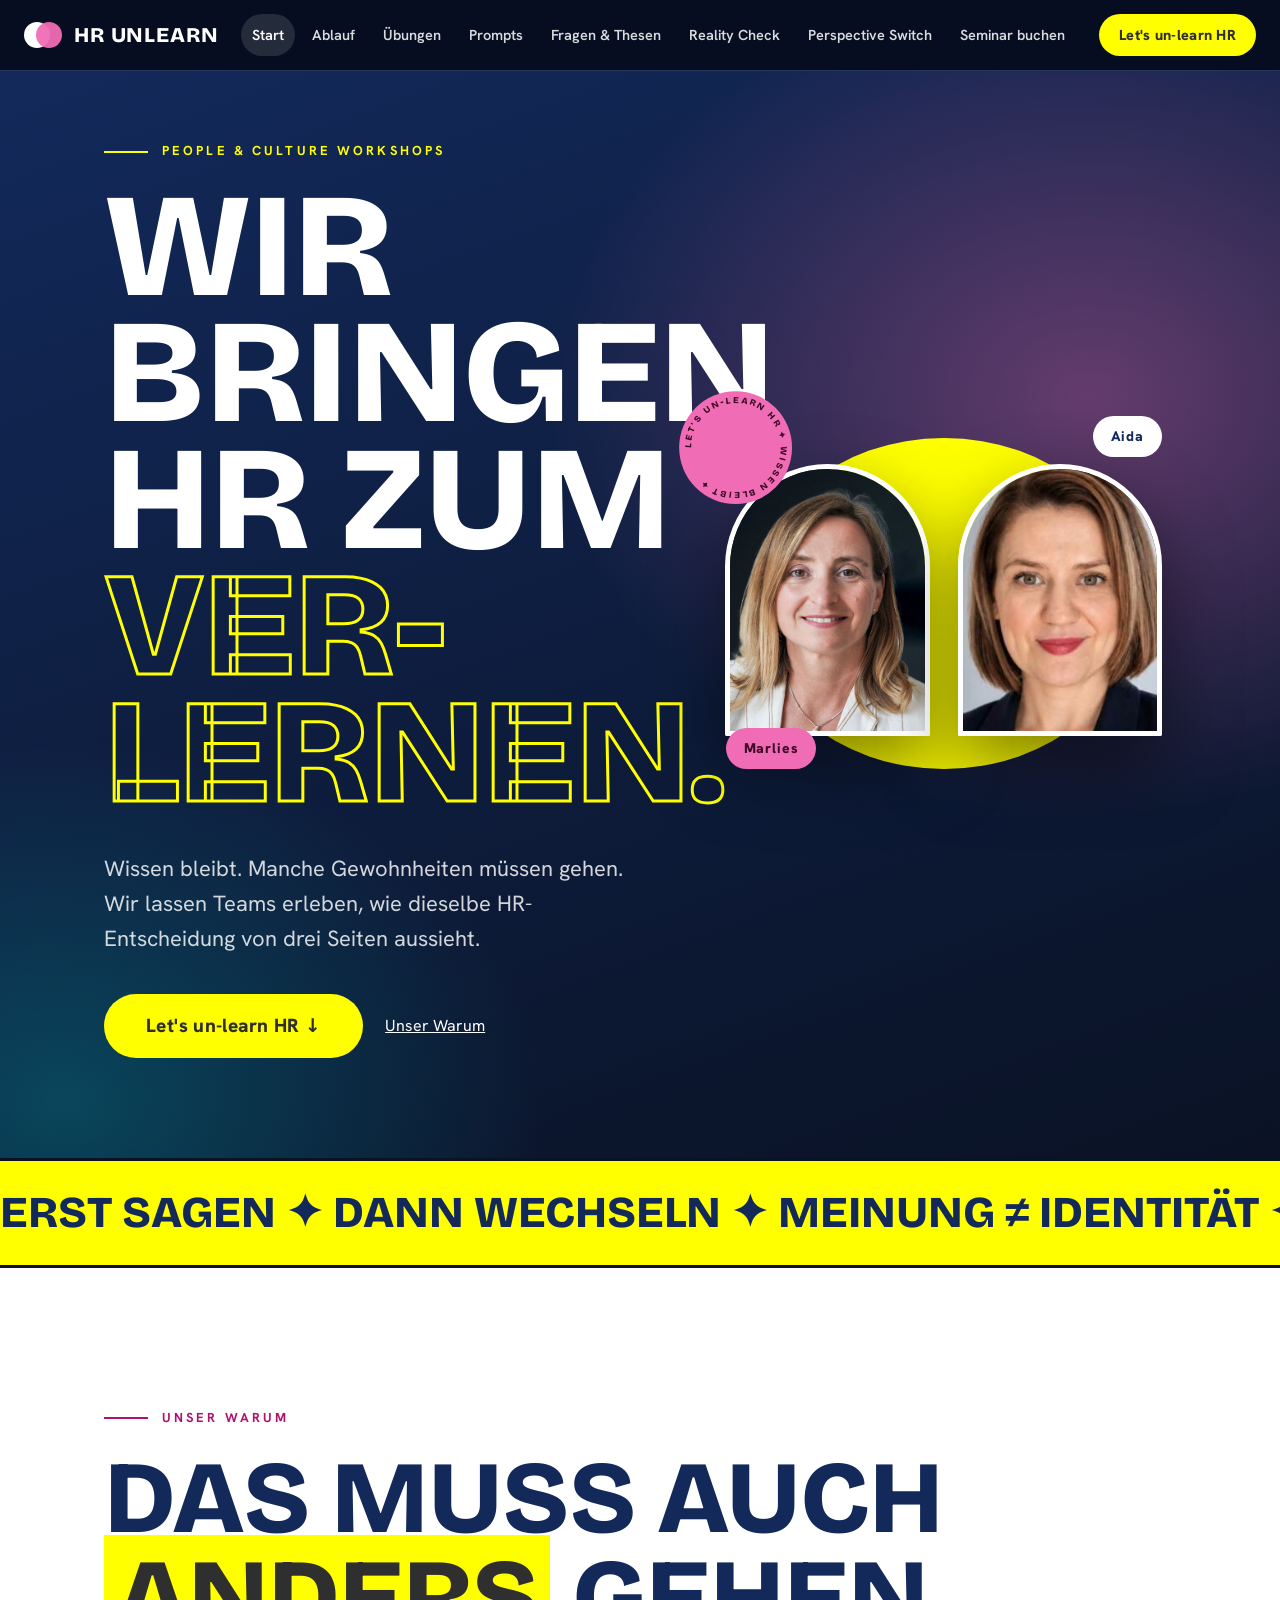
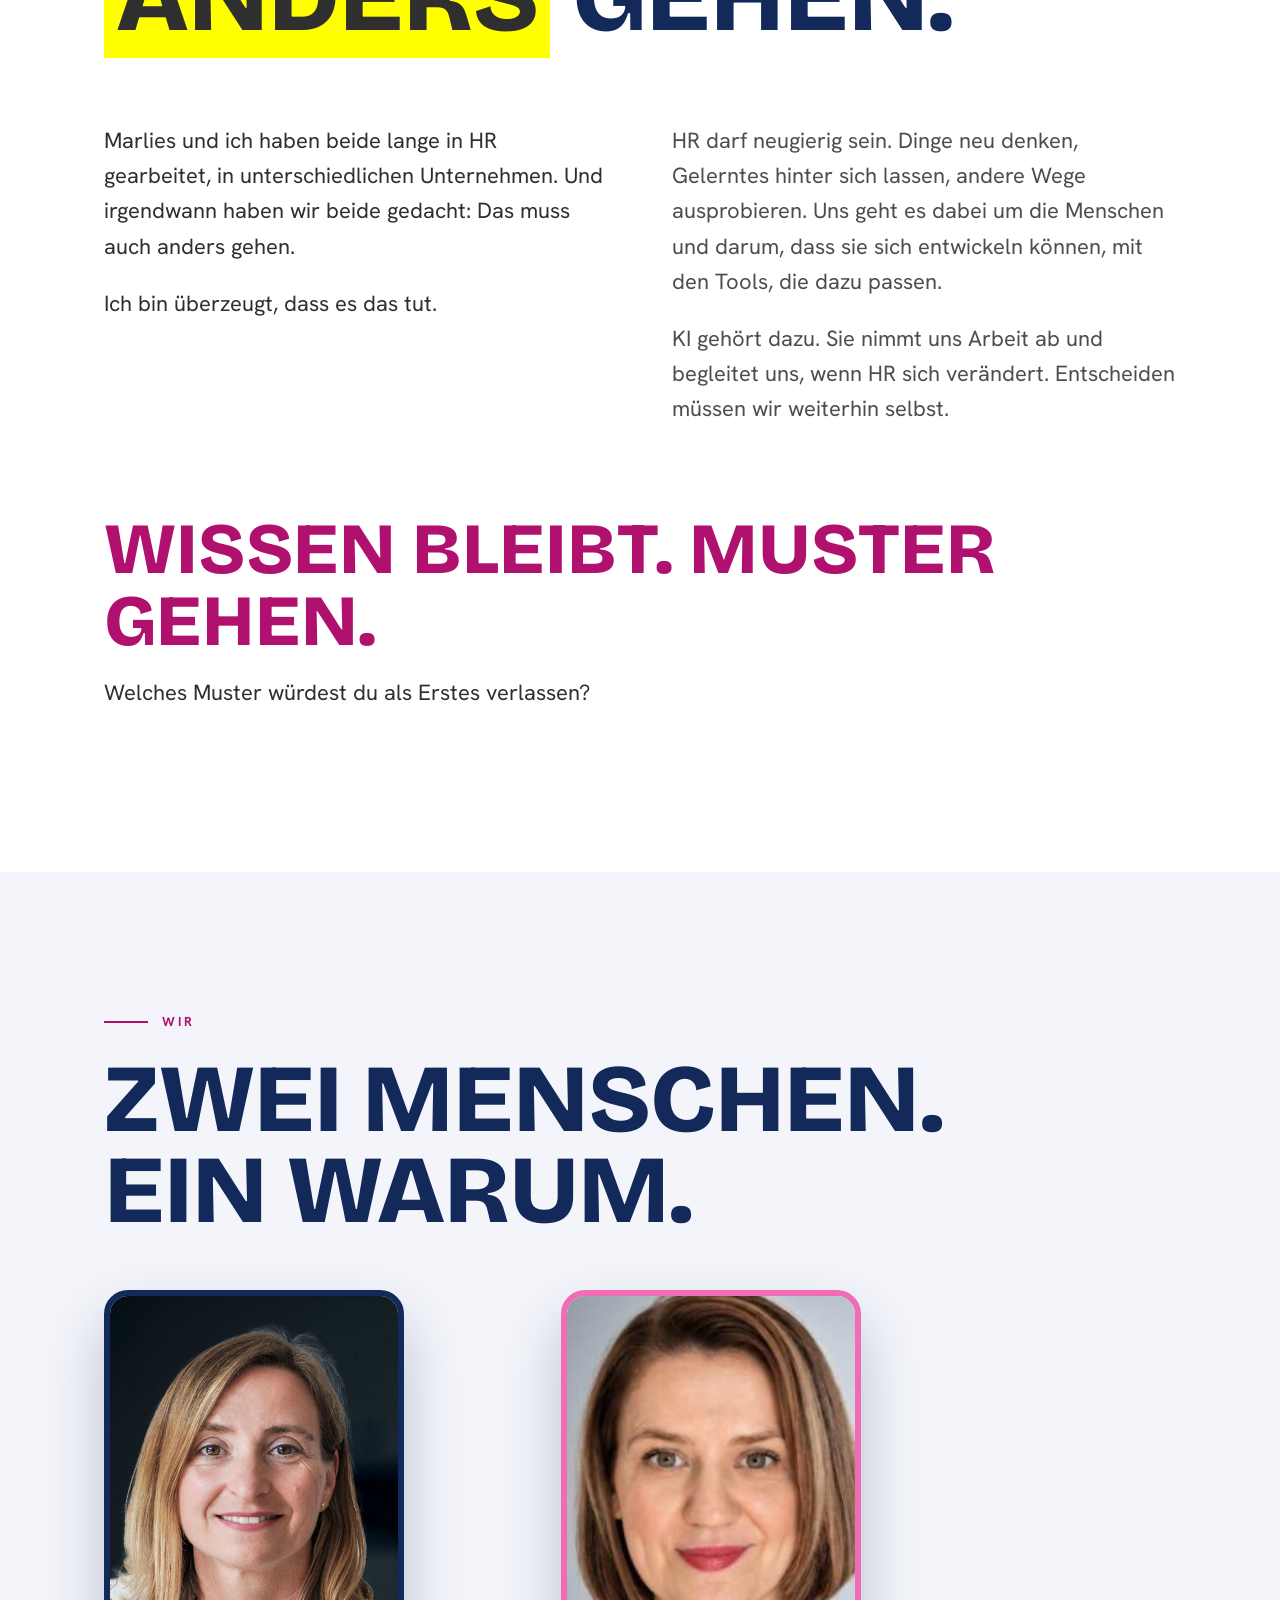
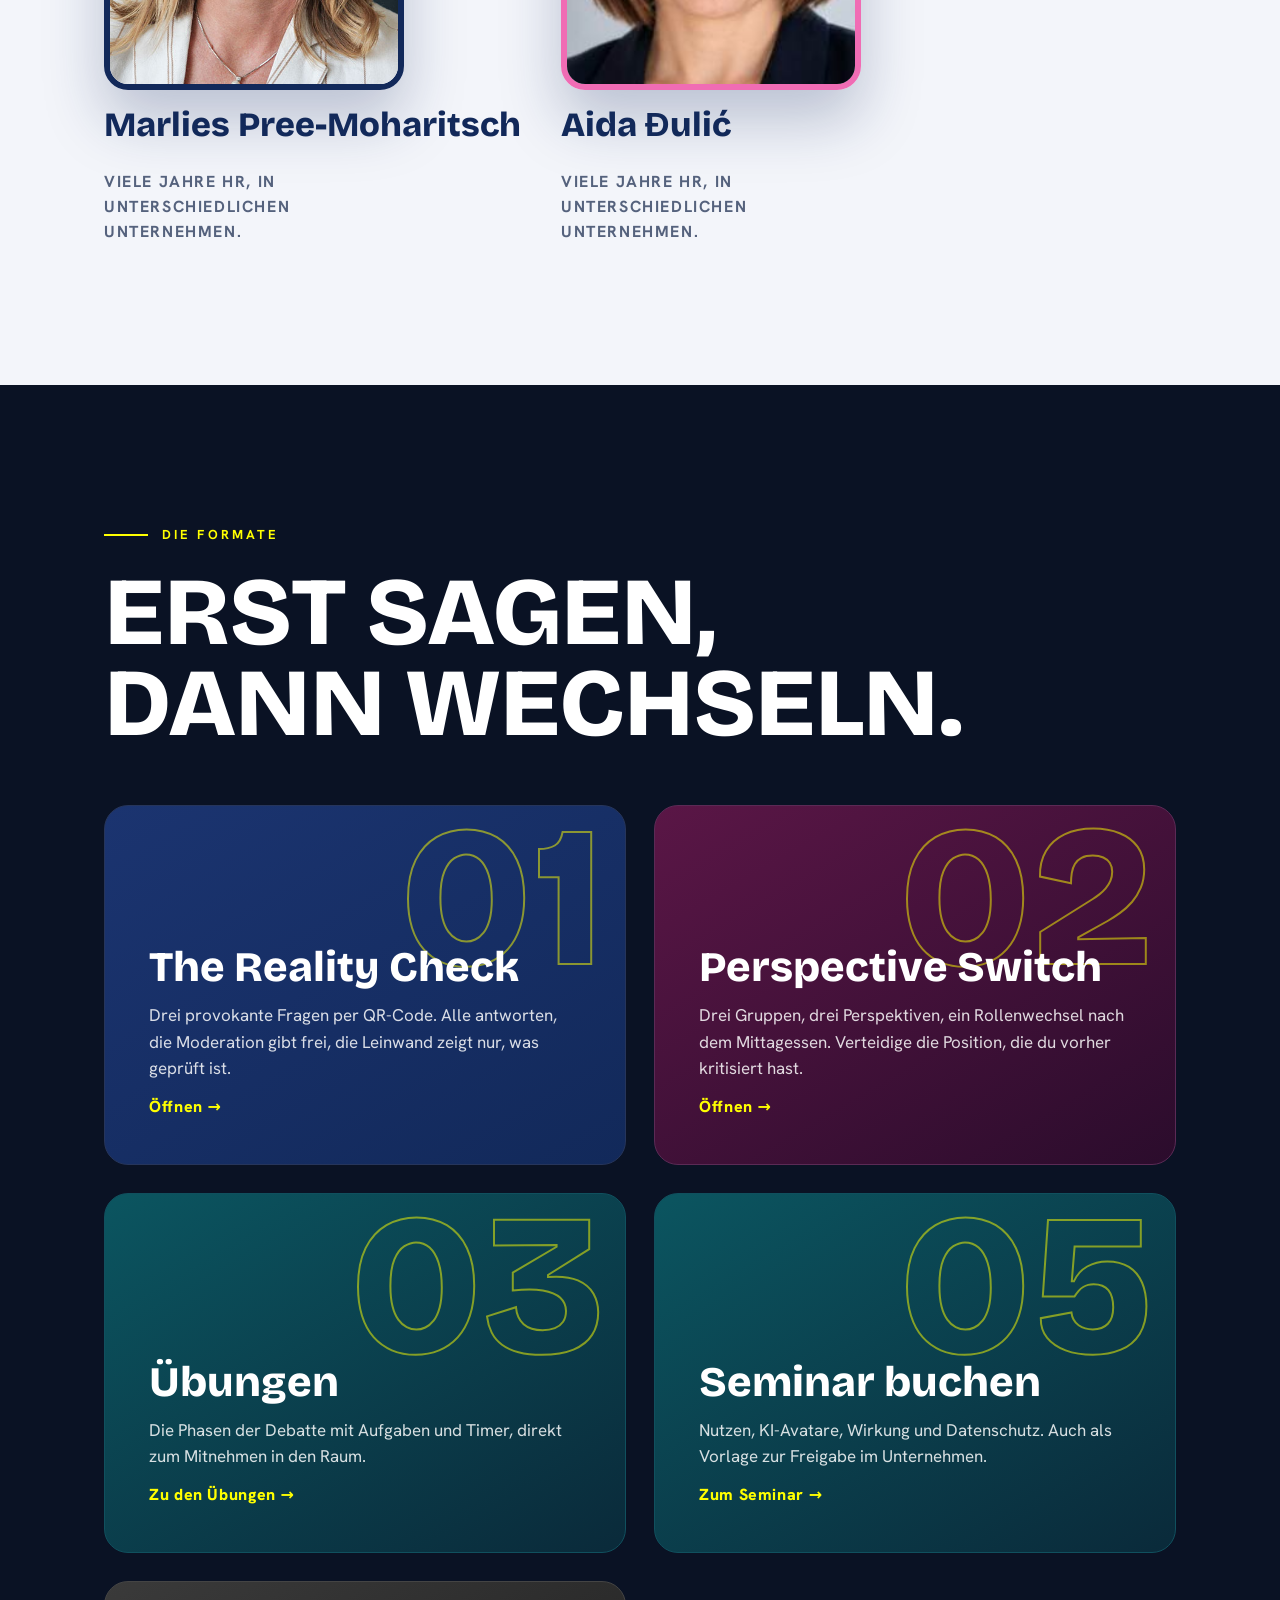
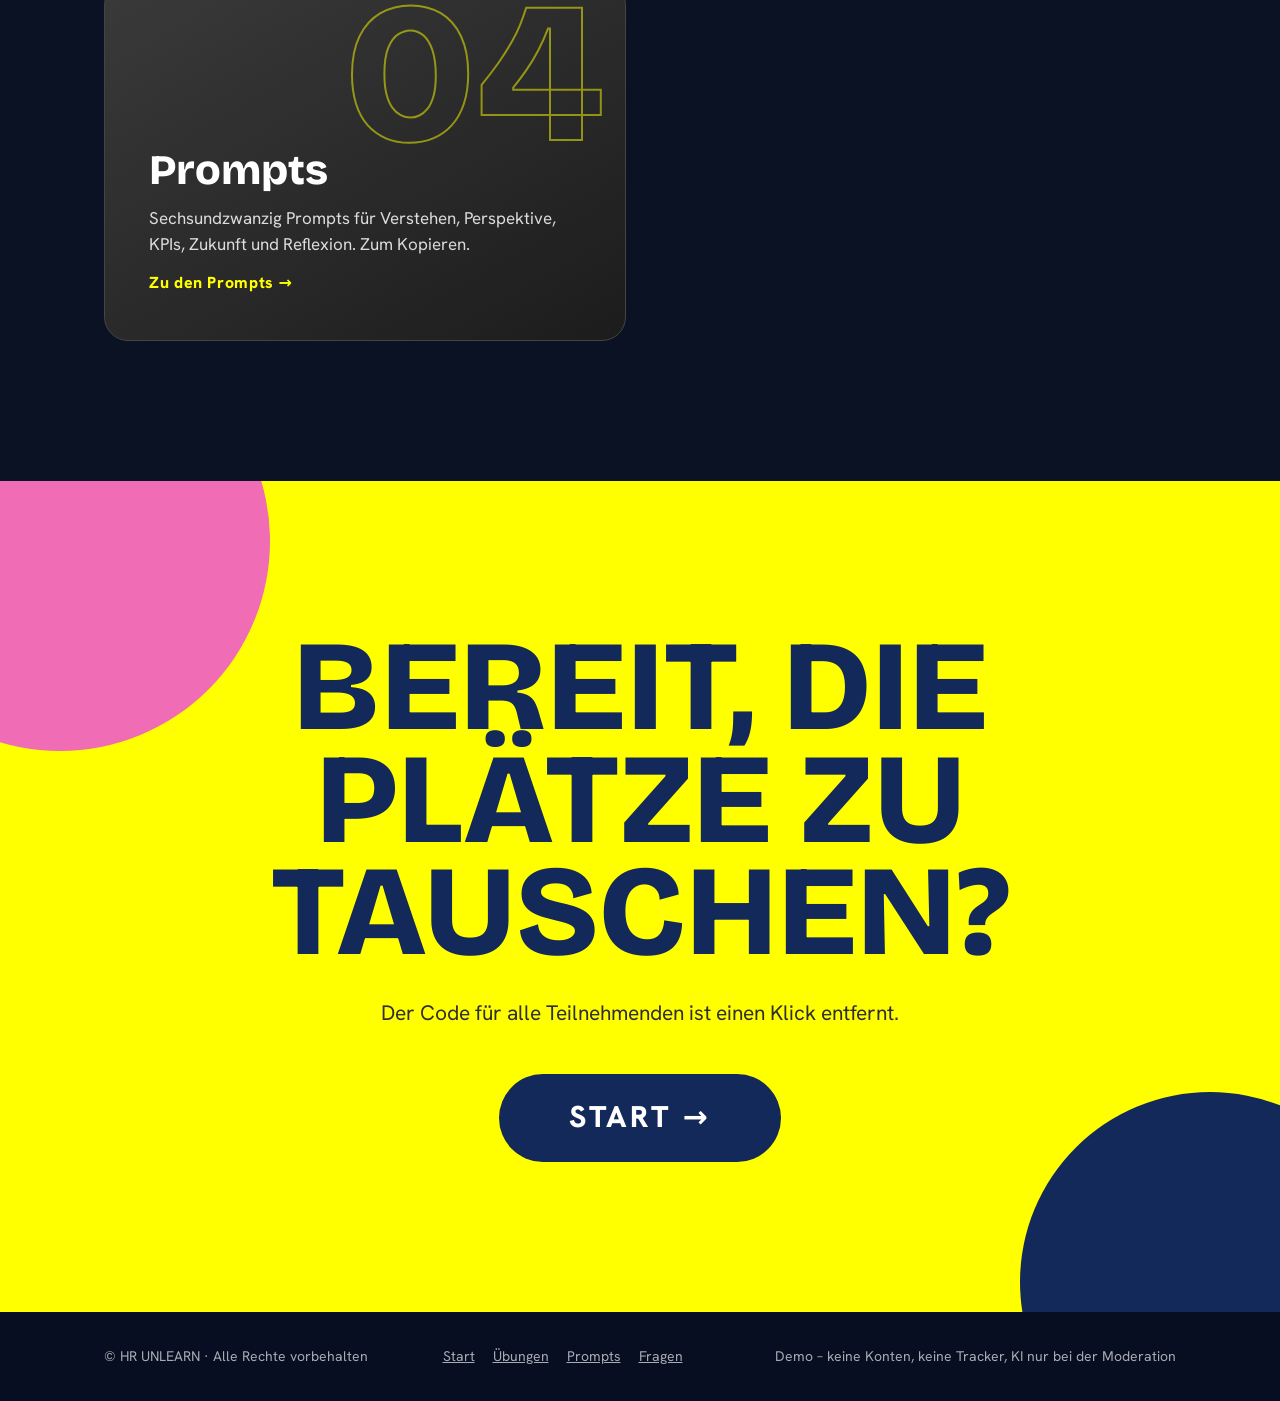
==== index.html @ 0219e851 "Add files via upload" ====
<!doctype html>
<html lang="de"><head><meta charset="utf-8"><meta name="viewport" content="width=device-width,initial-scale=1">
<title>HR UNLEARN – Let&#x27;s un-learn HR</title><meta name="description" content="Workshop-Reihe für People &amp; Culture: Reality Check und Perspective Switch.">
<meta name="theme-color" content="#070e22"><link rel="stylesheet" href="site.css"></head><body>
<a class="skip" href="#main">Zum Inhalt</a>
<header class="hdr"><div class="wrap in"><a class="brand" href="index.html"><span class="mark" aria-hidden="true"><i></i><i></i></span>HR UNLEARN</a>
<nav class="nav" aria-label="Hauptmenü"><a href="index.html" aria-current="page">Start</a><a href="roadmap.html">Ablauf</a><a href="uebungen.html">Übungen</a><a href="prompts.html">Prompts</a><a href="fragen.html">Fragen & Thesen</a><a href="reality-check.html">Reality Check</a><a href="perspective-switch.html">Perspective Switch</a><a href="buchen.html">Seminar buchen</a></nav><a class="btn" href="#start">Let's un-learn HR</a></div></header>

<main id="main">
<section class="hero"><div class="wrap grid"><div>
<p class="eyebrow">People &amp; Culture Workshops</p>
<h1 class="big">Wir<br>bringen<br>HR zum<br><span class="outline">Ver&shy;lernen.</span></h1>
<p class="lead">Wissen bleibt. Manche Gewohnheiten müssen gehen. Wir lassen Teams erleben, wie dieselbe HR-Entscheidung von drei Seiten aussieht.</p>
<div class="cta-row"><a class="btn lg" href="#start">Let's un-learn HR ↓</a><a href="#warum">Unser Warum</a></div></div>
<div class="photos"><div class="disc"></div>
<div class="arch a"><img src="aida.png" alt="Aida Đulić" width="237" height="315"></div>
<div class="arch m"><img src="marlies.jpg" alt="Marlies" width="640" height="640" style="object-position:50% 20%"></div>
<span class="tag a">Aida</span><span class="tag m">Marlies</span><svg class="seal" viewBox="0 0 200 200" aria-hidden="true"><defs><path id="ring" d="M100,100 m-78,0 a78,78 0 1,1 156,0 a78,78 0 1,1 -156,0"/></defs><circle cx="100" cy="100" r="98" fill="#f06cb4"/><text font-family="Bricolage Grotesque,sans-serif" font-weight="800" font-size="15.5" letter-spacing="3.4" fill="#3a0624"><textPath href="#ring">LET'S UN-LEARN HR ✦ WISSEN BLEIBT ✦</textPath></text></svg></div></div></section>
<div class="mq" aria-hidden="true"><div><span>Erst sagen ✦ dann wechseln ✦ Meinung ≠ Identität ✦ Plätze tauschen ✦ Wissen bleibt ✦ Erst sagen ✦ dann wechseln ✦ Meinung ≠ Identität ✦ Plätze tauschen ✦ Wissen bleibt ✦ </span><span>Erst sagen ✦ dann wechseln ✦ Meinung ≠ Identität ✦ Plätze tauschen ✦ Wissen bleibt ✦ Erst sagen ✦ dann wechseln ✦ Meinung ≠ Identität ✦ Plätze tauschen ✦ Wissen bleibt ✦ </span></div></div>
<section class="sec light why" id="warum"><div class="wrap"><p class="eyebrow">Unser Warum</p>
<h2 class="big">Das muss auch <span class="mark-y">anders</span> gehen.</h2>
<div class="two"><div><p class="lead">Marlies und ich haben beide lange in HR gearbeitet, in unterschiedlichen Unternehmen. Und irgendwann haben wir beide gedacht: Das muss auch anders gehen.</p>
<p class="lead">Ich bin überzeugt, dass es das tut.</p></div>
<div><p class="lead" style="opacity:.85">HR darf neugierig sein. Dinge neu denken, Gelerntes hinter sich lassen, andere Wege ausprobieren. Uns geht es dabei um die Menschen und darum, dass sie sich entwickeln können, mit den Tools, die dazu passen.</p>
<p class="lead" style="opacity:.85">KI gehört dazu. Sie nimmt uns Arbeit ab und begleitet uns, wenn HR sich verändert. Entscheiden müssen wir weiterhin selbst.</p></div></div>
<p class="refrain">Wissen bleibt. Muster gehen.</p><p class="lead" style="margin-top:18px">Welches Muster würdest du als Erstes verlassen?</p></div></section>
<section class="sec soft wir" id="wir"><div class="wrap"><p class="eyebrow">Wir</p><h2 class="big">Zwei Menschen.<br>Ein Warum.</h2>
<div class="pair"><div class="person"><div class="ph"><img src="marlies.jpg" alt="Marlies" style="object-position:50% 20%" width="640" height="640"></div><h3>Marlies Pree-Moharitsch</h3><p class="wl">Viele Jahre HR, in unterschiedlichen Unternehmen.</p></div>
<div class="person"><div class="ph"><img src="aida.png" alt="Aida Đulić" width="237" height="315"></div><h3>Aida Đulić</h3><p class="wl">Viele Jahre HR, in unterschiedlichen Unternehmen.</p></div></div></div></section>
<section class="sec dark" id="formate"><div class="wrap"><p class="eyebrow">Die Formate</p><h2 class="big" style="font-size:clamp(40px,8vw,96px)">Erst sagen,<br>dann wechseln.</h2>
<div class="cards">
<a class="card" href="reality-check.html"><span class="n" aria-hidden="true">01</span><h3>The Reality Check</h3><p>Drei provokante Fragen per QR-Code. Alle antworten, die Moderation gibt frei, die Leinwand zeigt nur, was geprüft ist.</p><span class="go">Öffnen →</span></a>
<a class="card p" href="perspective-switch.html"><span class="n" aria-hidden="true">02</span><h3>Perspective Switch</h3><p>Drei Gruppen, drei Perspektiven, ein Rollenwechsel nach dem Mittagessen. Verteidige die Position, die du vorher kritisiert hast.</p><span class="go">Öffnen →</span></a>
<a class="card t" href="uebungen.html"><span class="n" aria-hidden="true">03</span><h3>Übungen</h3><p>Die Phasen der Debatte mit Aufgaben und Timer, direkt zum Mitnehmen in den Raum.</p><span class="go">Zu den Übungen →</span></a>
<a class="card t" href="buchen.html"><span class="n" aria-hidden="true">05</span><h3>Seminar buchen</h3><p>Nutzen, KI-Avatare, Wirkung und Datenschutz. Auch als Vorlage zur Freigabe im Unternehmen.</p><span class="go">Zum Seminar →</span></a>
<a class="card g" href="prompts.html"><span class="n" aria-hidden="true">04</span><h3>Prompts</h3><p>Sechsundzwanzig Prompts für Verstehen, Perspektive, KPIs, Zukunft und Reflexion. Zum Kopieren.</p><span class="go">Zu den Prompts →</span></a>
</div></div></section>
<section class="final" id="start"><div class="wrap"><h2 class="big">Bereit, die Plätze zu tauschen?</h2><p>Der Code für alle Teilnehmenden ist einen Klick entfernt.</p>
<a class="btn start" href="qr.html">START →</a></div></section>
</main>
<footer class="ftr"><div class="wrap in"><span>© HR UNLEARN · Alle Rechte vorbehalten</span>
<span><a href="index.html">Start</a><a href="uebungen.html">Übungen</a><a href="prompts.html">Prompts</a><a href="fragen.html">Fragen</a></span>
<span>Demo – keine Konten, keine Tracker, KI nur bei der Moderation</span></div></footer>
<script src="site.js"></script></body></html>
---- site.css ----
@font-face{font-family:"Bricolage Grotesque";font-weight:200 800;font-display:swap;src:url([data-uri]) format("woff2")}
@font-face{font-family:"Hanken Grotesk";font-weight:100 900;font-display:swap;src:url([data-uri]) format("woff2")}
:root{--navy:#12295a;--deep:#0a1224;--night:#070e22;--ink:#2f2f2f;--yellow:#ffff00;--mag:#f06cb4;--magd:#b0116f;--teal:#00adb5;--soft:#f3f5fa;--line:#26355b;--wrap:1200px}
*{box-sizing:border-box}
html{scroll-behavior:smooth}
body{margin:0;background:var(--night);color:#fff;font-family:"Hanken Grotesk","Segoe UI",system-ui,sans-serif;line-height:1.55;-webkit-font-smoothing:antialiased}
img{max-width:100%;display:block}
a{color:inherit}
h1,h2,h3{font-family:"Bricolage Grotesque","Segoe UI",sans-serif;font-weight:800;margin:0;line-height:.95}
.wrap{max-width:var(--wrap);margin:0 auto;padding:0 clamp(18px,5vw,72px)}
.skip{position:absolute;left:-999px;top:8px;background:var(--yellow);color:var(--ink);padding:10px 16px;border-radius:8px;z-index:99;font-weight:700}
.skip:focus{left:8px}
:focus-visible{outline:3px solid var(--mag);outline-offset:3px}
/* Header */
.hdr{position:sticky;top:0;z-index:50;background:rgba(7,14,34,.88);backdrop-filter:blur(12px);border-bottom:1px solid var(--line)}
.hdr .in{display:flex;align-items:center;justify-content:space-between;gap:20px;padding-block:14px;flex-wrap:wrap}
.brand{display:flex;align-items:center;gap:12px;text-decoration:none;font-family:"Bricolage Grotesque",sans-serif;font-weight:800;font-size:21px;letter-spacing:.04em}
.mark{position:relative;width:38px;height:26px;flex:none}
.mark i{position:absolute;top:0;width:26px;height:26px;border-radius:50%}
.mark i:first-child{left:0;background:#fff}.mark i:last-child{left:12px;background:var(--mag);opacity:.95}
.nav{display:flex;gap:6px;font-size:15px;font-weight:600;flex-wrap:wrap}
.nav a{text-decoration:none;padding:10px 14px;border-radius:99px;color:rgba(255,255,255,.85)}
.nav a:hover{color:var(--yellow)}
.nav a[aria-current=page]{background:rgba(255,255,255,.12);color:#fff}
.btn{display:inline-flex;align-items:center;justify-content:center;gap:10px;min-height:48px;padding:0 28px;border-radius:99px;background:var(--yellow);color:var(--ink);font-weight:800;font-size:16px;letter-spacing:.02em;text-decoration:none;border:0;cursor:pointer;font-family:inherit;transition:transform .25s,background .25s,box-shadow .25s}
.btn:hover{background:#fff566;transform:translateY(-3px);box-shadow:0 14px 30px rgba(255,255,0,.3)}
.btn.lg{min-height:64px;padding:0 42px;font-size:19px}
.btn.navy{background:var(--navy);color:#fff}.btn.navy:hover{background:#1b3470;box-shadow:0 14px 30px rgba(18,41,90,.4)}
.btn.ghost{background:transparent;color:#fff;border:2px solid rgba(255,255,255,.5)}.btn.ghost:hover{background:rgba(255,255,255,.1);box-shadow:none}
@media(max-width:860px){.hdr .btn{display:none}.nav{width:100%;overflow-x:auto;flex-wrap:nowrap}.nav a{white-space:nowrap}}
/* Bits */
.eyebrow{display:flex;align-items:center;gap:14px;margin:0 0 22px;font-size:13px;font-weight:700;letter-spacing:.24em;text-transform:uppercase;color:var(--yellow)}
.eyebrow:before{content:"";width:44px;height:2px;background:currentColor}
.light .eyebrow,.soft .eyebrow{color:var(--magd)}
.big{font-stretch:75%;text-transform:uppercase;letter-spacing:-.01em}
.sec{padding:clamp(70px,11vw,140px) 0}
.light{background:#fff;color:var(--ink)}.soft{background:var(--soft);color:var(--ink)}.dark{background:var(--deep)}
.light h2,.soft h2{color:var(--navy)}
.lead{font-size:clamp(18px,2vw,22px);line-height:1.6}
/* Hero */
.hero{position:relative;overflow:hidden;padding:clamp(40px,6vw,70px) 0 clamp(60px,8vw,100px);background:radial-gradient(900px 700px at 85% 30%,rgba(240,108,180,.38),transparent 60%),radial-gradient(800px 600px at 5% 95%,rgba(0,173,181,.3),transparent 60%),linear-gradient(160deg,#12295a,#0a1224)}
.hero .grid{display:grid;grid-template-columns:1fr minmax(300px,520px);gap:40px;align-items:center}
.hero h1{font-size:clamp(54px,11.5vw,150px);line-height:.86}
.outline{color:transparent;-webkit-text-stroke:3px var(--yellow)}
.hero p.lead{max-width:520px;margin:34px 0 0;color:rgba(255,255,255,.82)}
.cta-row{display:flex;flex-wrap:wrap;gap:22px;align-items:center;margin-top:38px}
.photos{position:relative;display:flex;gap:clamp(12px,2.5vw,28px);justify-content:center;align-items:flex-end;padding:clamp(20px,4vw,48px) 0}
.photos .disc{position:absolute;left:8%;right:8%;top:6%;bottom:4%;border-radius:50%;background:var(--yellow)}
.arch{position:relative;flex:0 0 44%;width:44%;max-width:300px;aspect-ratio:3/4;border-radius:999px 999px 18px 18px;overflow:hidden;border:5px solid #fff;box-shadow:0 30px 70px rgba(0,0,0,.5)}
.arch img{width:100%;height:100%;object-fit:cover}


.tag{position:absolute;z-index:4;font-weight:800;font-size:14px;letter-spacing:.06em;padding:10px 18px;border-radius:99px}
.tag.m{left:14px;bottom:4%;background:var(--mag);color:#3a0624}.tag.a{right:14px;top:0;background:#fff;color:var(--navy)}
.seal{position:absolute;right:-6px;bottom:6%;z-index:4;width:clamp(110px,14vw,170px);animation:spin 22s linear infinite}
@keyframes fl{0%,100%{translate:0 0}50%{translate:0 -16px}}@keyframes spin{to{transform:rotate(360deg)}}
@media(max-width:900px){.hero .grid{grid-template-columns:1fr}.photos{max-width:480px;margin:10px auto 0;width:100%}}
/* Marquee */
.mq{background:var(--yellow);color:var(--navy);overflow:hidden;padding:18px 0;border-block:3px solid var(--deep)}
.mq div{display:flex;width:max-content;animation:mq 30s linear infinite;font-family:"Bricolage Grotesque",sans-serif;font-weight:800;font-stretch:75%;font-size:clamp(22px,4vw,44px);text-transform:uppercase;white-space:nowrap}
.mq span{padding-right:36px}
@keyframes mq{to{transform:translateX(-50%)}}
/* Warum */
.why h2{font-size:clamp(40px,8vw,108px);line-height:.95;max-width:1100px}
.mark-y{background:var(--yellow);color:var(--ink);padding:0 12px}
.two{display:grid;grid-template-columns:1fr 1fr;gap:clamp(24px,5vw,64px);margin-top:56px;max-width:1100px}
.stats{display:grid;grid-template-columns:repeat(3,1fr);gap:24px;margin-top:70px}
.stat{border-top:6px solid var(--mag);padding-top:20px}.stat:nth-child(2){border-color:var(--teal)}.stat:nth-child(3){border-color:var(--yellow)}
.stat b{display:block;font-family:"Bricolage Grotesque",sans-serif;font-size:clamp(64px,9vw,110px);line-height:.9;color:var(--navy)}
@media(max-width:780px){.two,.stats{grid-template-columns:1fr}}
/* Wir */
.wir h2{font-size:clamp(40px,8vw,96px)}
.pair{display:flex;flex-wrap:wrap;gap:40px;margin-top:54px}
.person{display:flex;flex-direction:column;gap:18px}
.person .ph{width:min(300px,80vw);aspect-ratio:3/4;border-radius:24px;overflow:hidden;box-shadow:0 30px 60px rgba(18,41,90,.25);border:6px solid var(--navy)}
.person:nth-child(2) .ph{border-color:var(--mag)}
.person .ph img{width:100%;height:100%;object-fit:cover}
.person h3{font-size:34px;color:var(--navy);line-height:1}
.person p{margin:0;color:var(--magd);font-weight:700;letter-spacing:.1em;text-transform:uppercase;font-size:13px}
/* Cards */
.cards{display:grid;grid-template-columns:repeat(auto-fit,minmax(min(100%,340px),1fr));gap:28px;margin-top:56px}
.card{position:relative;overflow:hidden;display:flex;flex-direction:column;justify-content:flex-end;gap:14px;min-height:360px;padding:clamp(26px,4vw,44px);border-radius:24px;text-decoration:none;color:#fff;border:1px solid var(--line);background:linear-gradient(150deg,#1b3470,#12295a);transition:transform .35s,box-shadow .35s}
.card:hover{transform:translateY(-8px);box-shadow:0 30px 60px rgba(0,0,0,.4)}
.card.p{background:linear-gradient(150deg,#5a1646,#2b0c2c);border-color:#5b2a55}
.card.t{background:linear-gradient(150deg,#0b5560,#0a2a3a);border-color:#10505e}
.card.g{background:linear-gradient(150deg,#3a3a3a,#1c1c1c);border-color:#444}
.card .n{position:absolute;right:20px;top:-8px;font-family:"Bricolage Grotesque",sans-serif;font-weight:800;font-size:200px;line-height:1;color:transparent;-webkit-text-stroke:2px rgba(255,255,0,.5);pointer-events:none}
.card h3{position:relative;font-size:clamp(30px,4vw,42px);line-height:1}
.card p{position:relative;margin:0;font-size:17px;color:rgba(255,255,255,.84);max-width:460px}
.card .go{position:relative;font-weight:800;color:var(--yellow);letter-spacing:.04em}
/* CTA */
.final{position:relative;overflow:hidden;background:var(--yellow);color:var(--navy);text-align:center;padding:clamp(80px,12vw,150px) 0}
.final:before,.final:after{content:"";position:absolute;border-radius:50%}
.final:before{left:-150px;top:-150px;width:420px;height:420px;background:var(--mag)}
.final:after{right:-120px;bottom:-160px;width:380px;height:380px;background:var(--navy)}
.final .wrap{position:relative;z-index:2}
.final h2{font-size:clamp(46px,10vw,140px);line-height:.88;max-width:1100px;margin:0 auto}
.final p{margin:28px 0 0;font-size:clamp(18px,2vw,21px);color:var(--ink)}
.start{margin-top:44px;min-height:88px;padding:0 70px;font-size:clamp(22px,3vw,30px);letter-spacing:.1em;background:var(--navy);color:#fff;animation:pulse 2.4s ease-out infinite}
.start:hover{background:#1b3470;box-shadow:none}
@keyframes pulse{0%{box-shadow:0 0 0 0 rgba(18,41,90,.55)}100%{box-shadow:0 0 0 36px rgba(18,41,90,0)}}
/* Footer */
.ftr{background:var(--night);padding:34px 0;font-size:14px;color:rgba(255,255,255,.65)}
.ftr .in{display:flex;flex-wrap:wrap;gap:12px 40px;justify-content:space-between}
.ftr a{margin-right:18px}
/* Subpage head */
.phead{padding:clamp(48px,8vw,100px) 0 clamp(40px,6vw,70px);background:radial-gradient(700px 500px at 90% 0,rgba(240,108,180,.3),transparent 60%),linear-gradient(160deg,#12295a,#0a1224)}
.phead h1{font-size:clamp(40px,7vw,96px);line-height:.9;max-width:1000px}
.phead p{max-width:640px;margin:26px 0 0;font-size:clamp(18px,2vw,21px);color:rgba(255,255,255,.82)}
/* Prompts */
.chips{display:flex;flex-wrap:wrap;gap:10px;margin:0 0 34px}
.chip{font:inherit;font-weight:700;font-size:15px;padding:10px 20px;border-radius:99px;border:2px solid var(--navy);background:#fff;color:var(--navy);cursor:pointer}
.chip[aria-pressed=true]{background:var(--navy);color:#fff}
.plist{display:grid;gap:18px;grid-template-columns:repeat(auto-fill,minmax(min(100%,420px),1fr))}
.pc{background:#fff;border-radius:20px;padding:26px;display:flex;flex-direction:column;gap:14px;border-top:6px solid var(--mag);box-shadow:0 10px 30px rgba(18,41,90,.08)}
.pc[data-k=these]{border-color:var(--teal)}.pc[data-k=rolle]{border-color:var(--yellow)}.pc[data-k=reflexion]{border-color:var(--navy)}
.pc small{font-weight:800;letter-spacing:.16em;text-transform:uppercase;font-size:12px;color:var(--magd)}
.pc p{margin:0;font-size:19px;line-height:1.45;color:var(--ink);font-weight:500}
.pc .row{display:flex;justify-content:space-between;align-items:center;gap:12px;margin-top:auto}
.pc .src{font-size:13px;color:#55627d}
.copy{font:inherit;font-weight:700;font-size:14px;padding:8px 16px;border-radius:99px;border:2px solid var(--navy);background:transparent;color:var(--navy);cursor:pointer}
.copy:hover{background:var(--navy);color:#fff}
/* Übungen */
.ex{display:grid;gap:22px}
.exc{background:#fff;color:var(--ink);border-radius:24px;overflow:hidden;box-shadow:0 10px 30px rgba(18,41,90,.08)}
.exc>summary{list-style:none;cursor:pointer;display:flex;align-items:center;gap:20px;padding:26px clamp(20px,3vw,34px)}
.exc>summary::-webkit-details-marker{display:none}
.exc .num{flex:none;width:56px;height:56px;border-radius:50%;background:var(--navy);color:#fff;display:grid;place-items:center;font-family:"Bricolage Grotesque",sans-serif;font-weight:800;font-size:24px}
.exc h3{font-size:clamp(24px,3vw,32px);color:var(--navy);line-height:1.05}
.exc .min{margin-left:auto;font-weight:800;color:var(--magd);white-space:nowrap}
.exc .body{padding:0 clamp(20px,3vw,34px) 30px;border-top:1px solid #e3e7f0;padding-top:24px;display:grid;gap:18px}
.exc .body p{margin:0;font-size:18px}
.exc ol,.exc ul{margin:0;padding-left:22px;font-size:17px;display:grid;gap:6px}
.timer{display:flex;align-items:center;gap:16px;flex-wrap:wrap;background:var(--soft);border-radius:16px;padding:16px 20px}
.timer output{font-family:"IBM Plex Mono",ui-monospace,monospace;font-weight:700;font-size:34px;color:var(--navy);min-width:110px}
.timer button{font:inherit;font-weight:700;padding:10px 20px;border-radius:99px;border:2px solid var(--navy);background:var(--navy);color:#fff;cursor:pointer}
.timer button.s{background:transparent;color:var(--navy)}
table.rot{border-collapse:collapse;width:100%;font-size:17px}
table.rot th,table.rot td{padding:14px 16px;text-align:left;border-bottom:1px solid #e3e7f0}
table.rot th{font-size:13px;letter-spacing:.14em;text-transform:uppercase;color:var(--magd)}
/* QR */
.qrp{min-height:calc(100vh - 70px);background:radial-gradient(800px 600px at 10% 100%,rgba(240,108,180,.3),transparent 60%),var(--navy);display:flex;align-items:center;padding:60px 0}
.qrg{display:grid;grid-template-columns:1fr minmax(280px,500px);gap:clamp(30px,6vw,80px);align-items:center}
.qrp h1{font-size:clamp(44px,8vw,100px);line-height:.92}
.steps{list-style:none;padding:0;margin:34px 0 0;display:grid;gap:14px;font-size:clamp(18px,2vw,22px)}
.steps li{display:flex;gap:16px;align-items:center}
.steps b{flex:none;width:40px;height:40px;border-radius:50%;background:var(--yellow);color:var(--ink);display:grid;place-items:center}
.qrbox{background:#fff;border-radius:22px;padding:clamp(20px,3vw,36px);box-shadow:0 30px 80px rgba(0,0,0,.4);color:var(--ink)}
.qrbox svg{width:100%;height:auto;display:block}
.qrbox p{margin:18px 0 0;text-align:center;font-family:"IBM Plex Mono",ui-monospace,monospace;font-size:13px;word-break:break-all}
@media(max-width:860px){.qrg{grid-template-columns:1fr}}
@media(prefers-reduced-motion:reduce){*{animation:none!important;scroll-behavior:auto!important}}
[hidden]{display:none!important}
/* Prompts im Skill-Stil */
.plist{grid-template-columns:repeat(auto-fill,minmax(min(100%,460px),1fr))}
.pc{border-top-width:0;gap:12px}
.pc[data-k=verstehen]{border-left:6px solid var(--mag)}.pc[data-k=perspektive]{border-left:6px solid var(--teal)}.pc[data-k=vorbereitung]{border-left:6px solid var(--yellow)}.pc[data-k=reflexion]{border-left:6px solid var(--navy)}.pc[data-k=fragen]{border-left:6px solid #c9d0e0}
.cmd{align-self:flex-start;font-family:"IBM Plex Mono",ui-monospace,monospace;font-weight:700;font-size:15px;background:var(--navy);color:var(--yellow);padding:6px 12px;border-radius:8px}
.pc h3{font-size:26px;line-height:1.05;color:var(--navy)}
.pc .when,.pc .ok{margin:0;font-size:16px;font-weight:400;color:#34425f}
.pc .ok{color:var(--magd)}.pc .ok b,.pc .when b{color:var(--ink)}
pre.pr{margin:0;white-space:pre-wrap;word-wrap:break-word;font-family:"IBM Plex Mono",ui-monospace,Menlo,monospace;font-size:14.5px;line-height:1.6;background:#0a1224;color:#e8edf8;padding:18px;border-radius:14px}
.pc.q p.pr{font-family:inherit;font-size:19px;background:none;color:var(--ink);padding:0;font-weight:500}
.how{display:flex;flex-wrap:wrap;gap:18px 40px;margin-bottom:22px}
.how div{display:flex;align-items:center;gap:12px;font-weight:700;color:var(--navy)}
.how b{width:34px;height:34px;border-radius:50%;background:var(--yellow);color:var(--ink);display:grid;place-items:center}
.note{margin:0 0 30px;padding:14px 18px;background:#fff;border-radius:14px;border-left:6px solid var(--mag);font-size:15px;color:#34425f}
.plist{align-items:start}
.pc .tip{margin:0;font-size:15px;color:#55627d}.pc .tip b{color:var(--ink)}
.prin{background:#fff;border-radius:22px;padding:clamp(22px,4vw,40px);margin-bottom:34px;box-shadow:0 10px 30px rgba(18,41,90,.08)}
.prin h2{font-size:clamp(28px,4vw,44px);margin-bottom:18px}
.prin ol{margin:0;padding-left:22px;display:grid;gap:8px;font-size:17px;color:var(--ink)}
.prin p{margin:18px 0 0;font-size:16px;color:#34425f}
.prin code{background:var(--navy);color:var(--yellow);padding:2px 8px;border-radius:6px;font-size:14px}
.pc[data-k=kpi]{border-left:6px solid #ff9f1c}.pc[data-k=zukunft]{border-left:6px solid #7b5cff}
.qgrid{display:grid;grid-template-columns:repeat(auto-fit,minmax(min(100%,340px),1fr));gap:36px;margin-top:44px}
.qgrid h3{font-size:24px;color:var(--navy);margin-bottom:14px;line-height:1.1}
.qlist{list-style:none;margin:0;padding:0;display:grid;gap:10px}
.qrow{display:flex;justify-content:space-between;align-items:flex-start;gap:14px;padding:14px 16px;background:var(--soft);border-radius:14px}
.qrow .qt{margin:0;font-size:16.5px;line-height:1.45;color:var(--ink)}
.qrow .src{display:block;margin-top:4px;font-size:13px;color:#55627d}
.facts{display:grid;grid-template-columns:repeat(auto-fit,minmax(220px,1fr));gap:20px;margin:40px 0 0}
.facts div{border-top:6px solid var(--mag);padding-top:14px}.facts div:nth-child(even){border-color:var(--teal)}
.facts dt{font-size:13px;font-weight:800;letter-spacing:.16em;text-transform:uppercase;color:var(--magd)}.facts dd{margin:6px 0 0;font-size:20px;color:var(--ink)}
.fine{margin:28px 0 0;font-size:15px;color:#55627d}
.steps4{display:grid;grid-template-columns:repeat(auto-fit,minmax(230px,1fr));gap:22px;margin-top:40px}
.step{border:1px solid var(--line);border-radius:20px;padding:26px}.step b{font-family:"Bricolage Grotesque",sans-serif;font-size:40px;color:var(--mag);line-height:1}
.step h3{margin:12px 0 8px;font-size:22px;line-height:1.1}.step p{margin:0;font-size:16.5px;opacity:.85}
.steps4.lt .step{border-color:#d7ddec;background:var(--soft)}.steps4.lt .step b{font-size:22px;color:var(--magd)}.steps4.lt h3{color:var(--navy)}
.sub{margin:44px 0 10px;font-size:26px;color:var(--navy)}
.avtabs{display:flex;flex-wrap:wrap;gap:10px;margin:32px 0 20px}
.avt{font:inherit;font-weight:700;font-size:16px;min-height:46px;padding:0 22px;border-radius:99px;border:2px solid var(--navy);background:#fff;color:var(--navy);cursor:pointer}
.avt[aria-pressed=true]{background:var(--navy);color:#fff}
.avp{display:grid;grid-template-columns:repeat(auto-fit,minmax(290px,1fr));gap:22px}.avp[hidden]{display:none}
.avc{background:#fff;border-radius:22px;padding:28px;box-shadow:0 10px 30px rgba(18,41,90,.08);display:flex;flex-direction:column;gap:12px;color:var(--ink)}
.avh{display:flex;gap:14px;align-items:center}.avh b{display:block;font-size:22px;color:var(--navy)}.avh small{color:#55627d}
.avi{width:58px;height:58px;border-radius:50%;display:grid;place-items:center;font-family:"Bricolage Grotesque",sans-serif;font-weight:800;font-size:24px;color:#12295a;border:2px solid var(--navy)}
.avc p{margin:0}.k{display:block;font-size:12px;font-weight:800;letter-spacing:.16em;text-transform:uppercase;color:var(--magd);margin-top:6px}
.avq{font-size:19px;font-weight:700;color:var(--navy)}
.chat .b{padding:14px 18px;border-radius:18px;max-width:92%;font-size:16.5px}.chat .me{align-self:flex-end;background:#e6ebf6;border-bottom-right-radius:4px}.chat .ai{align-self:flex-start;color:#12295a;border-bottom-left-radius:4px;border:2px solid var(--navy)}
.rules{list-style:none;margin:36px 0 0;padding:0;display:grid;grid-template-columns:repeat(auto-fit,minmax(250px,1fr));gap:20px}
.rules li{border-left:5px solid var(--teal);padding-left:16px;font-size:16.5px}
.faqs{display:grid;gap:12px;margin-top:36px;max-width:900px}
.faq{background:#fff;border-radius:16px;padding:0 22px;box-shadow:0 6px 20px rgba(18,41,90,.07)}
.faq summary{cursor:pointer;min-height:56px;display:flex;align-items:center;font-weight:700;font-size:19px;color:var(--navy)}
.faq div{padding:0 0 20px;font-size:17px;color:var(--ink)}
.proof{display:grid;grid-template-columns:repeat(auto-fit,minmax(250px,1fr));gap:20px;margin-top:36px}
.proof p{margin:0;border:2px dashed var(--line);border-radius:20px;padding:24px;color:#aab3cc}
.final .fine{color:var(--ink)}
.arch{z-index:1}
.arch.m{order:1}.arch.a{order:2}
.ai{margin:18px 0 6px;padding:16px 18px;border-radius:16px;background:#f3f5fa;border-left:6px solid var(--teal)}
.ai p{margin:6px 0 10px}.ai code{background:var(--navy);color:var(--yellow);padding:2px 8px;border-radius:6px;font-size:14px}
.ai summary{cursor:pointer;font-weight:700;color:var(--navy);min-height:44px;display:flex;align-items:center}
.ai .row{display:flex;gap:12px;align-items:center;justify-content:space-between;flex-wrap:wrap;margin-top:8px}
.ai pre.pr{white-space:pre-wrap;font-size:14px;margin:8px 0}
.modes{display:grid;grid-template-columns:repeat(auto-fit,minmax(260px,1fr));gap:20px;margin-top:30px}
.modes div{border-top:6px solid var(--mag);padding-top:12px}.modes div:nth-child(2){border-color:var(--teal)}.modes div:nth-child(3){border-color:var(--yellow)}
.modes b{color:var(--navy);font-size:19px}.modes p{margin:6px 0 0;font-size:16.5px}
.hero .grid{grid-template-columns:minmax(0,1.1fr) minmax(340px,.9fr)}
.photos{width:100%}
.seal{left:-6px;right:auto;top:0;bottom:auto;width:clamp(90px,9vw,120px)}
.nav a{padding:10px 11px}.nav{font-size:14.5px}
.seal{left:-34px;top:-26px}
.hdr .wrap{padding-inline:24px;max-width:1360px}.hdr .btn{min-height:42px;padding:0 20px;font-size:14.5px}
@media(max-width:900px){.hero .grid{grid-template-columns:minmax(0,1fr)}.seal{left:auto;right:-6px;top:-34px;width:84px}}
.kbar{display:flex;flex-wrap:wrap;gap:10px;margin:12px 0 24px}
.kph,.krl{font:inherit;font-weight:700;font-size:15px;min-height:46px;padding:0 18px;border-radius:99px;border:2px solid var(--navy);background:#fff;color:var(--navy);cursor:pointer}
.kph[aria-pressed=true],.krl[aria-pressed=true]{background:var(--navy);color:#fff}
.kp{background:#fff;border-radius:22px;padding:24px;display:flex;flex-direction:column;gap:12px;box-shadow:0 10px 30px rgba(18,41,90,.08)}.kp[hidden]{display:none}
.kp h2{font-size:26px;color:var(--navy);line-height:1.1;margin:0}.kp p{margin:0}.kp .ok{color:var(--magd)}
.kp pre.pr{white-space:pre-wrap;font-size:14px;margin:0}.kp .row{display:flex;gap:12px;align-items:center;justify-content:space-between;flex-wrap:wrap}
.kqr{display:flex;gap:24px;align-items:center;flex-wrap:wrap;margin-top:40px}.kqr p{max-width:420px}
.rl{color:#ffff00}
.person .wl{margin:10px 0 0;max-width:300px;font-size:16px;color:#55627d}
.refrain{margin:64px 0 0;font-family:"Bricolage Grotesque",sans-serif;font-weight:800;font-stretch:75%;text-transform:uppercase;font-size:clamp(34px,6vw,72px);line-height:1;color:var(--magd)}
.why .two>div p+p{margin-top:18px}
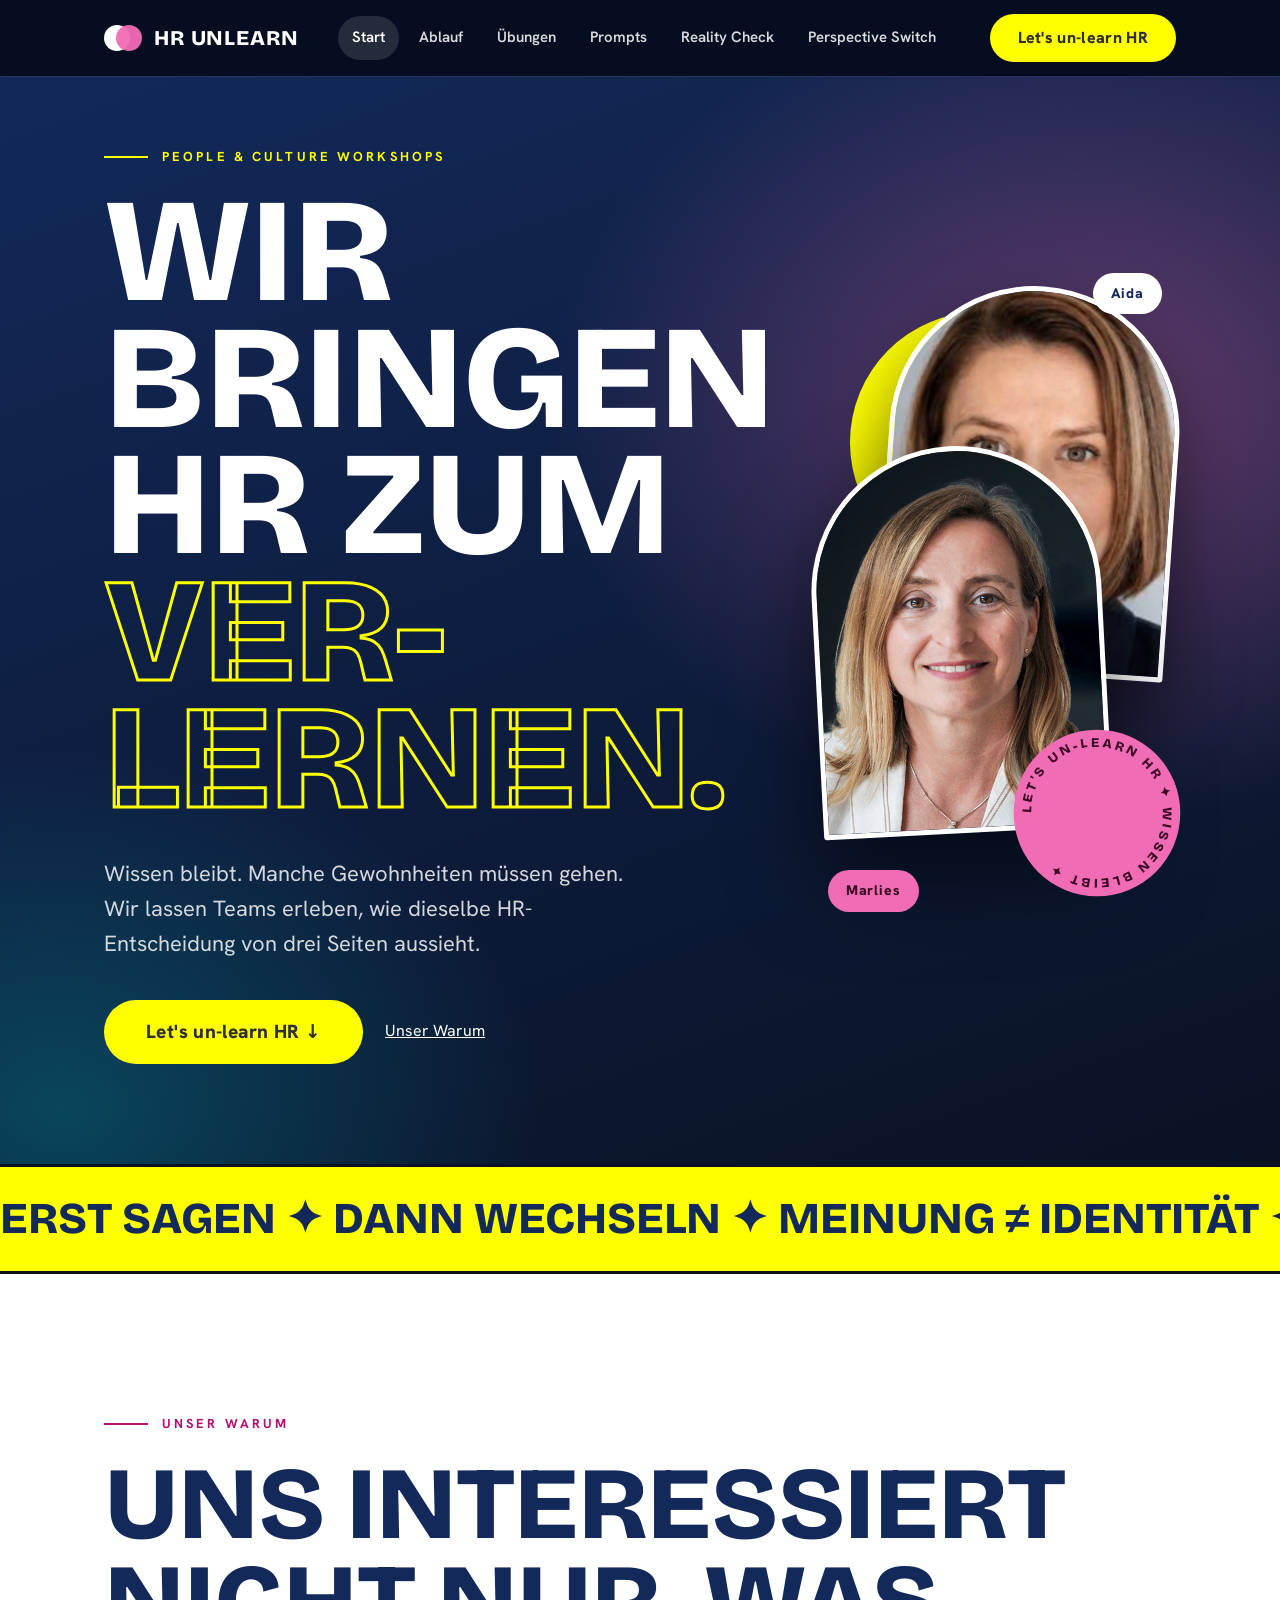
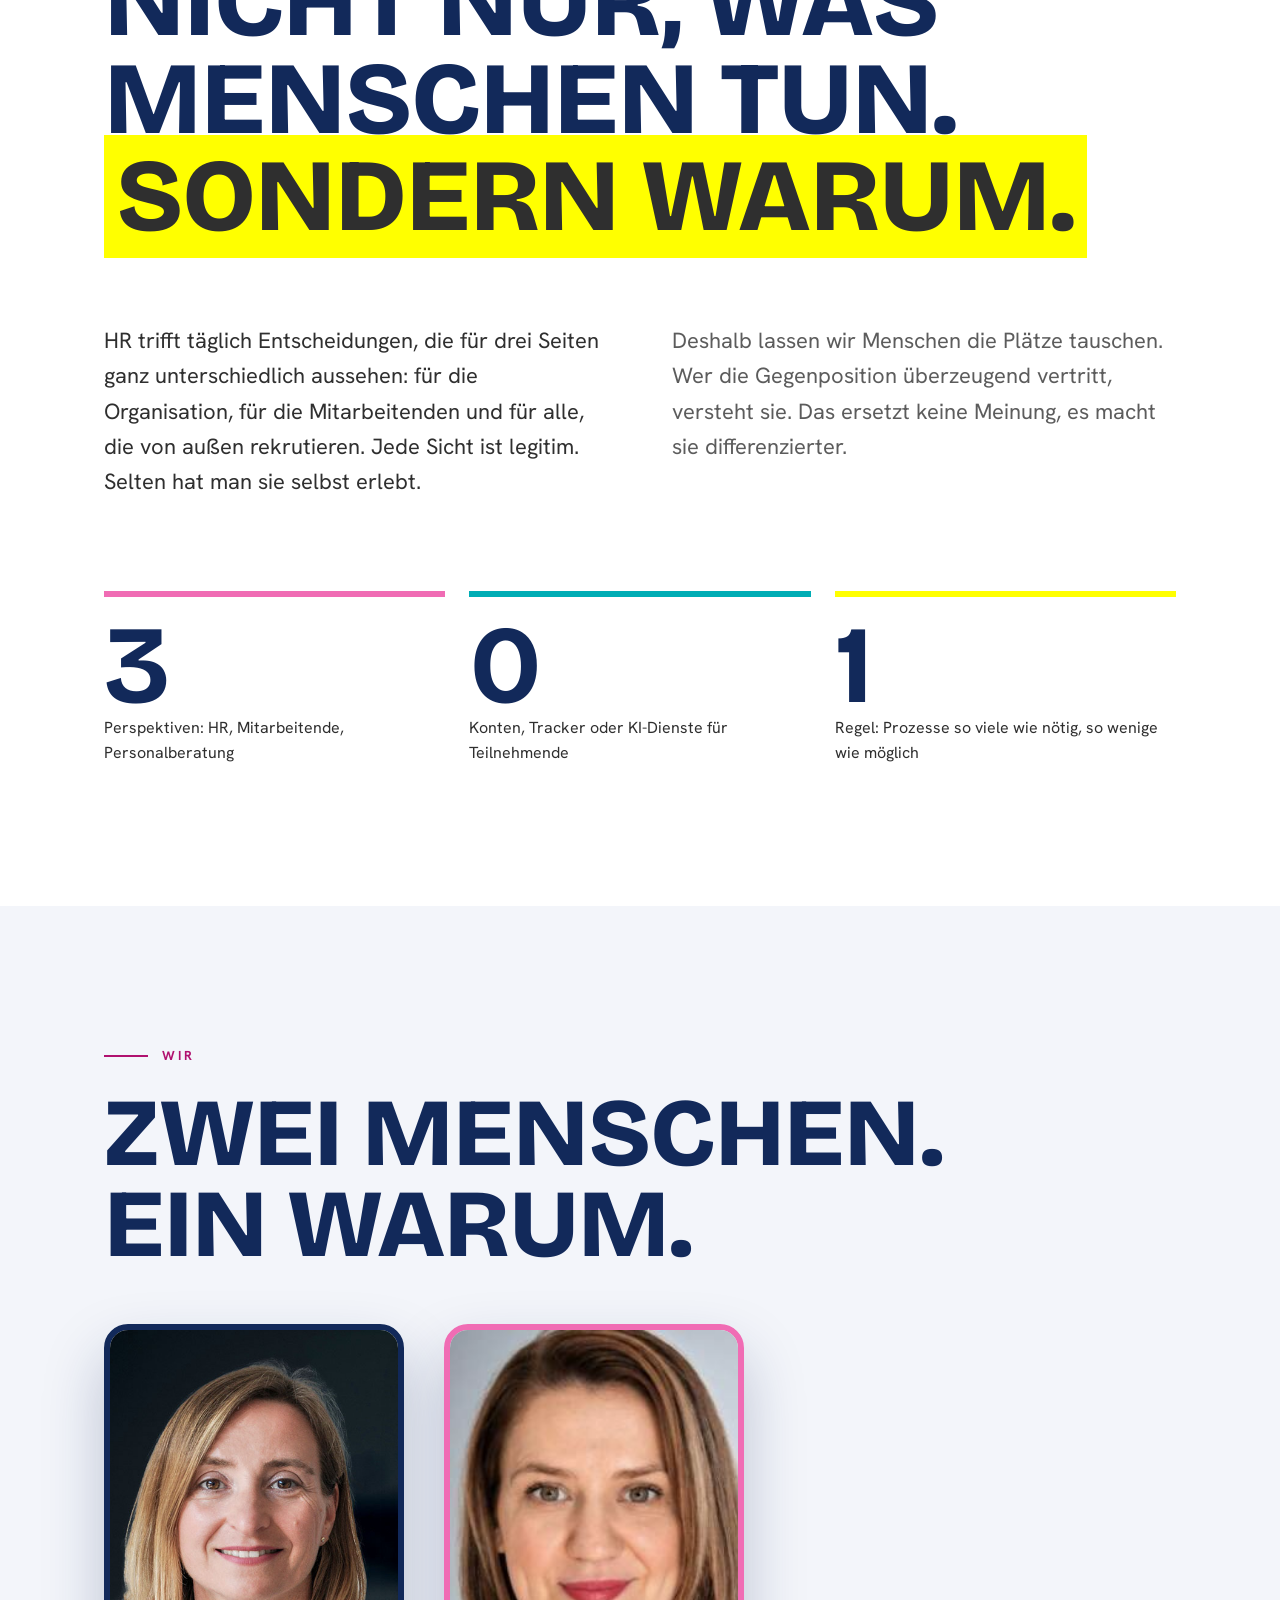
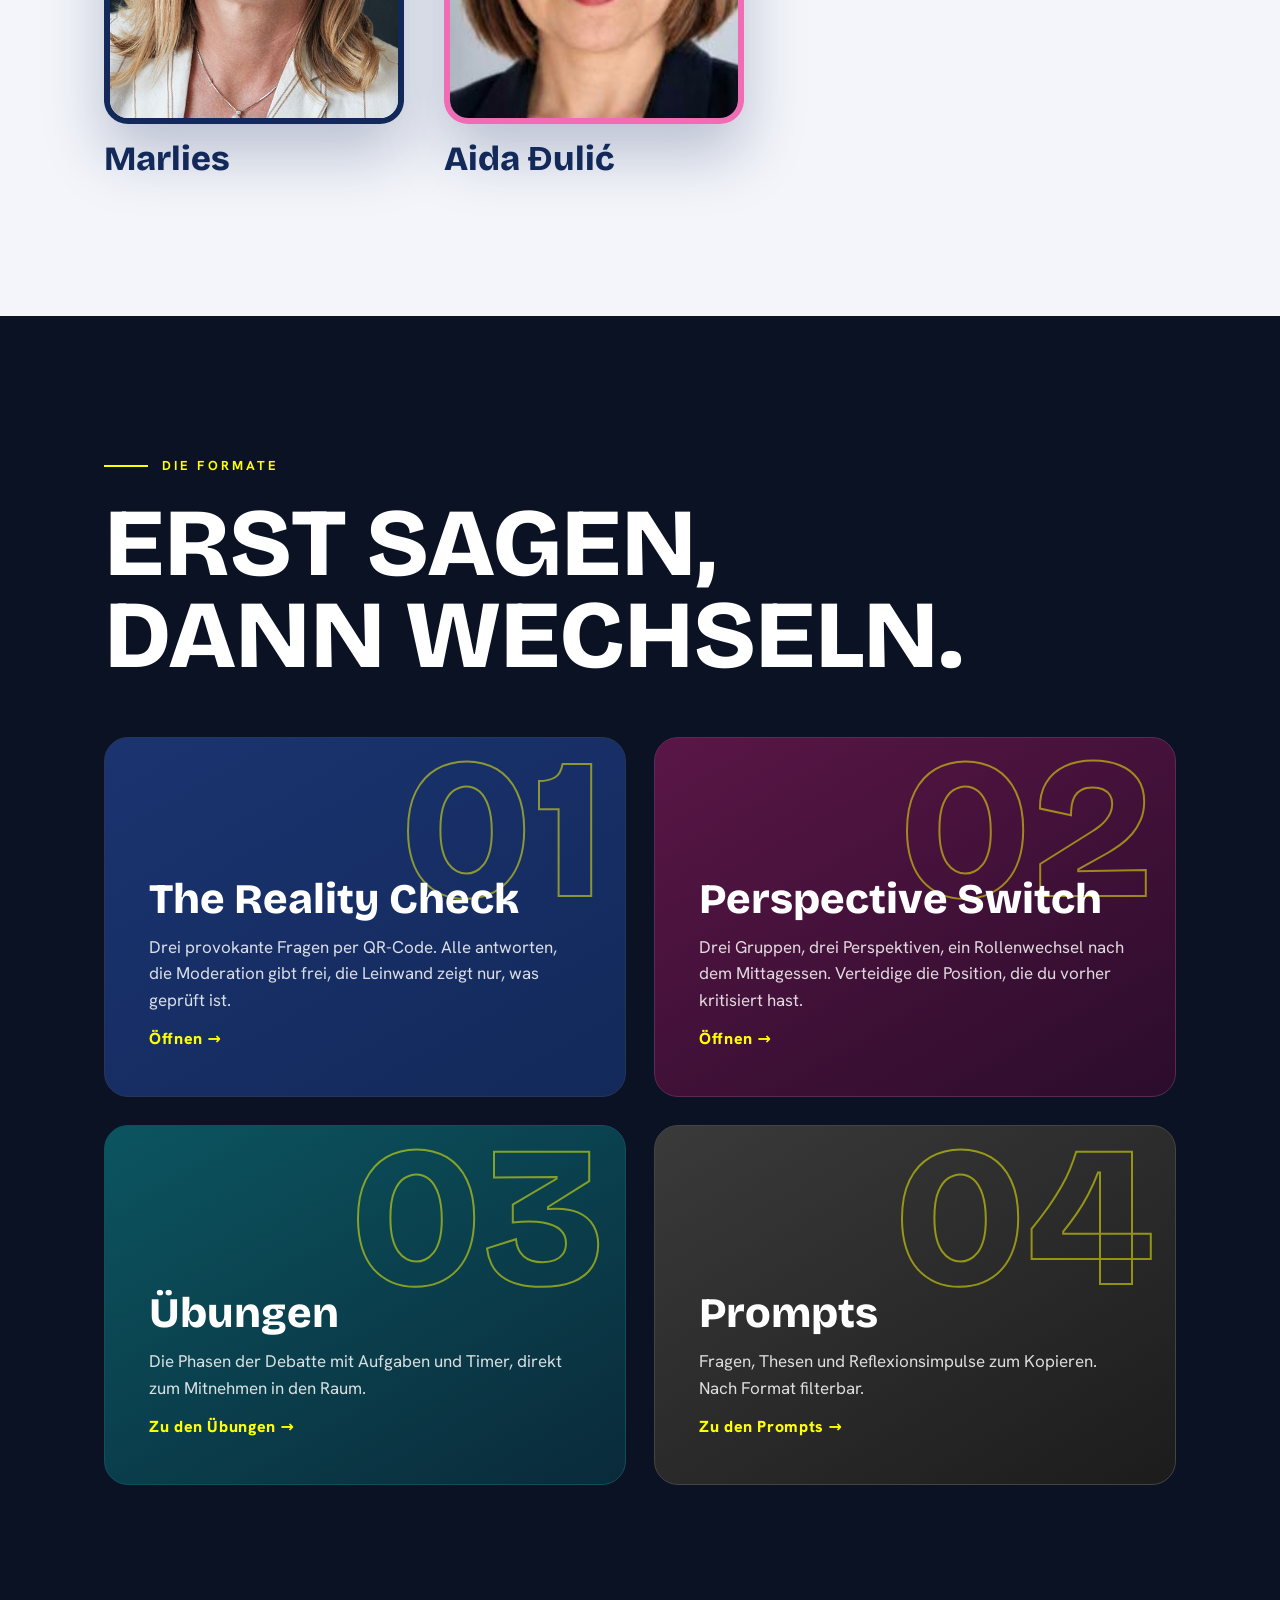
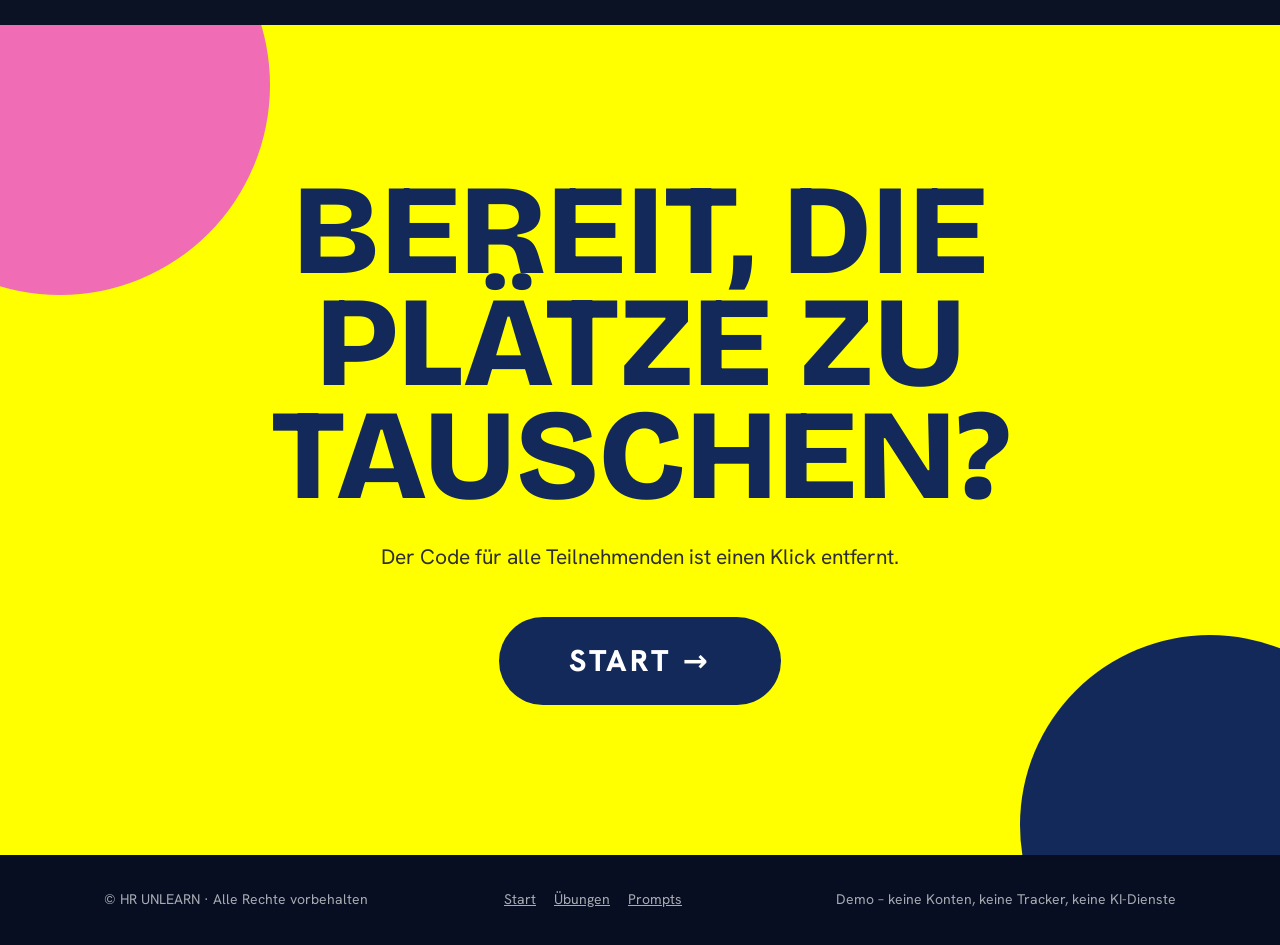
==== commit c1f2d995: "Add files via upload" ====
--- a/index.html
+++ b/index.html
@@ -4,7 +4,7 @@
 <meta name="theme-color" content="#070e22"><link rel="stylesheet" href="site.css"></head><body>
 <a class="skip" href="#main">Zum Inhalt</a>
 <header class="hdr"><div class="wrap in"><a class="brand" href="index.html"><span class="mark" aria-hidden="true"><i></i><i></i></span>HR UNLEARN</a>
-<nav class="nav" aria-label="Hauptmenü"><a href="index.html" aria-current="page">Start</a><a href="roadmap.html">Ablauf</a><a href="uebungen.html">Übungen</a><a href="prompts.html">Prompts</a><a href="fragen.html">Fragen & Thesen</a><a href="reality-check.html">Reality Check</a><a href="perspective-switch.html">Perspective Switch</a><a href="buchen.html">Seminar buchen</a></nav><a class="btn" href="#start">Let's un-learn HR</a></div></header>
+<nav class="nav" aria-label="Hauptmenü"><a href="index.html" aria-current="page">Start</a><a href="roadmap.html">Ablauf</a><a href="uebungen.html">Übungen</a><a href="prompts.html">Prompts</a><a href="reality-check.html">Reality Check</a><a href="perspective-switch.html">Perspective Switch</a></nav><a class="btn" href="#start">Let's un-learn HR</a></div></header>
 
 <main id="main">
 <section class="hero"><div class="wrap grid"><div>
@@ -18,27 +18,24 @@
 <span class="tag a">Aida</span><span class="tag m">Marlies</span><svg class="seal" viewBox="0 0 200 200" aria-hidden="true"><defs><path id="ring" d="M100,100 m-78,0 a78,78 0 1,1 156,0 a78,78 0 1,1 -156,0"/></defs><circle cx="100" cy="100" r="98" fill="#f06cb4"/><text font-family="Bricolage Grotesque,sans-serif" font-weight="800" font-size="15.5" letter-spacing="3.4" fill="#3a0624"><textPath href="#ring">LET'S UN-LEARN HR ✦ WISSEN BLEIBT ✦</textPath></text></svg></div></div></section>
 <div class="mq" aria-hidden="true"><div><span>Erst sagen ✦ dann wechseln ✦ Meinung ≠ Identität ✦ Plätze tauschen ✦ Wissen bleibt ✦ Erst sagen ✦ dann wechseln ✦ Meinung ≠ Identität ✦ Plätze tauschen ✦ Wissen bleibt ✦ </span><span>Erst sagen ✦ dann wechseln ✦ Meinung ≠ Identität ✦ Plätze tauschen ✦ Wissen bleibt ✦ Erst sagen ✦ dann wechseln ✦ Meinung ≠ Identität ✦ Plätze tauschen ✦ Wissen bleibt ✦ </span></div></div>
 <section class="sec light why" id="warum"><div class="wrap"><p class="eyebrow">Unser Warum</p>
-<h2 class="big">Das muss auch <span class="mark-y">anders</span> gehen.</h2>
-<div class="two"><div><p class="lead">Marlies und ich haben beide lange in HR gearbeitet, in unterschiedlichen Unternehmen. Und irgendwann haben wir beide gedacht: Das muss auch anders gehen.</p>
-<p class="lead">Ich bin überzeugt, dass es das tut.</p></div>
-<div><p class="lead" style="opacity:.85">HR darf neugierig sein. Dinge neu denken, Gelerntes hinter sich lassen, andere Wege ausprobieren. Uns geht es dabei um die Menschen und darum, dass sie sich entwickeln können, mit den Tools, die dazu passen.</p>
-<p class="lead" style="opacity:.85">KI gehört dazu. Sie nimmt uns Arbeit ab und begleitet uns, wenn HR sich verändert. Entscheiden müssen wir weiterhin selbst.</p></div></div>
-<p class="refrain">Wissen bleibt. Muster gehen.</p><p class="lead" style="margin-top:18px">Welches Muster würdest du als Erstes verlassen?</p></div></section>
+<h2 class="big">Uns interessiert nicht nur, was Menschen tun. <span class="mark-y">Sondern warum.</span></h2>
+<div class="two"><p class="lead">HR trifft täglich Entscheidungen, die für drei Seiten ganz unterschiedlich aussehen: für die Organisation, für die Mitarbeitenden und für alle, die von außen rekrutieren. Jede Sicht ist legitim. Selten hat man sie selbst erlebt.</p>
+<p class="lead" style="opacity:.78">Deshalb lassen wir Menschen die Plätze tauschen. Wer die Gegenposition überzeugend vertritt, versteht sie. Das ersetzt keine Meinung, es macht sie differenzierter.</p></div>
+<div class="stats"><div class="stat"><b>3</b>Perspektiven: HR, Mitarbeitende, Personalberatung</div><div class="stat"><b>0</b>Konten, Tracker oder KI-Dienste für Teilnehmende</div><div class="stat"><b>1</b>Regel: Prozesse so viele wie nötig, so wenige wie möglich</div></div></div></section>
 <section class="sec soft wir" id="wir"><div class="wrap"><p class="eyebrow">Wir</p><h2 class="big">Zwei Menschen.<br>Ein Warum.</h2>
-<div class="pair"><div class="person"><div class="ph"><img src="marlies.jpg" alt="Marlies" style="object-position:50% 20%" width="640" height="640"></div><h3>Marlies Pree-Moharitsch</h3><p class="wl">Viele Jahre HR, in unterschiedlichen Unternehmen.</p></div>
-<div class="person"><div class="ph"><img src="aida.png" alt="Aida Đulić" width="237" height="315"></div><h3>Aida Đulić</h3><p class="wl">Viele Jahre HR, in unterschiedlichen Unternehmen.</p></div></div></div></section>
+<div class="pair"><div class="person"><div class="ph"><img src="marlies.jpg" alt="Marlies" style="object-position:50% 20%" width="640" height="640"></div><h3>Marlies</h3></div>
+<div class="person"><div class="ph"><img src="aida.png" alt="Aida Đulić" width="237" height="315"></div><h3>Aida Đulić</h3></div></div></div></section>
 <section class="sec dark" id="formate"><div class="wrap"><p class="eyebrow">Die Formate</p><h2 class="big" style="font-size:clamp(40px,8vw,96px)">Erst sagen,<br>dann wechseln.</h2>
 <div class="cards">
 <a class="card" href="reality-check.html"><span class="n" aria-hidden="true">01</span><h3>The Reality Check</h3><p>Drei provokante Fragen per QR-Code. Alle antworten, die Moderation gibt frei, die Leinwand zeigt nur, was geprüft ist.</p><span class="go">Öffnen →</span></a>
 <a class="card p" href="perspective-switch.html"><span class="n" aria-hidden="true">02</span><h3>Perspective Switch</h3><p>Drei Gruppen, drei Perspektiven, ein Rollenwechsel nach dem Mittagessen. Verteidige die Position, die du vorher kritisiert hast.</p><span class="go">Öffnen →</span></a>
 <a class="card t" href="uebungen.html"><span class="n" aria-hidden="true">03</span><h3>Übungen</h3><p>Die Phasen der Debatte mit Aufgaben und Timer, direkt zum Mitnehmen in den Raum.</p><span class="go">Zu den Übungen →</span></a>
-<a class="card t" href="buchen.html"><span class="n" aria-hidden="true">05</span><h3>Seminar buchen</h3><p>Nutzen, KI-Avatare, Wirkung und Datenschutz. Auch als Vorlage zur Freigabe im Unternehmen.</p><span class="go">Zum Seminar →</span></a>
-<a class="card g" href="prompts.html"><span class="n" aria-hidden="true">04</span><h3>Prompts</h3><p>Sechsundzwanzig Prompts für Verstehen, Perspektive, KPIs, Zukunft und Reflexion. Zum Kopieren.</p><span class="go">Zu den Prompts →</span></a>
+<a class="card g" href="prompts.html"><span class="n" aria-hidden="true">04</span><h3>Prompts</h3><p>Fragen, Thesen und Reflexionsimpulse zum Kopieren. Nach Format filterbar.</p><span class="go">Zu den Prompts →</span></a>
 </div></div></section>
 <section class="final" id="start"><div class="wrap"><h2 class="big">Bereit, die Plätze zu tauschen?</h2><p>Der Code für alle Teilnehmenden ist einen Klick entfernt.</p>
 <a class="btn start" href="qr.html">START →</a></div></section>
 </main>
 <footer class="ftr"><div class="wrap in"><span>© HR UNLEARN · Alle Rechte vorbehalten</span>
-<span><a href="index.html">Start</a><a href="uebungen.html">Übungen</a><a href="prompts.html">Prompts</a><a href="fragen.html">Fragen</a></span>
-<span>Demo – keine Konten, keine Tracker, KI nur bei der Moderation</span></div></footer>
+<span><a href="index.html">Start</a><a href="uebungen.html">Übungen</a><a href="prompts.html">Prompts</a></span>
+<span>Demo – keine Konten, keine Tracker, keine KI-Dienste</span></div></footer>
 <script src="site.js"></script></body></html>
--- a/site.css
+++ b/site.css
@@ -44,12 +44,12 @@
 .outline{color:transparent;-webkit-text-stroke:3px var(--yellow)}
 .hero p.lead{max-width:520px;margin:34px 0 0;color:rgba(255,255,255,.82)}
 .cta-row{display:flex;flex-wrap:wrap;gap:22px;align-items:center;margin-top:38px}
-.photos{position:relative;display:flex;gap:clamp(12px,2.5vw,28px);justify-content:center;align-items:flex-end;padding:clamp(20px,4vw,48px) 0}
-.photos .disc{position:absolute;left:8%;right:8%;top:6%;bottom:4%;border-radius:50%;background:var(--yellow)}
-.arch{position:relative;flex:0 0 44%;width:44%;max-width:300px;aspect-ratio:3/4;border-radius:999px 999px 18px 18px;overflow:hidden;border:5px solid #fff;box-shadow:0 30px 70px rgba(0,0,0,.5)}
+.photos{position:relative;height:clamp(420px,52vw,700px)}
+.photos .disc{position:absolute;left:10%;top:6%;width:72%;aspect-ratio:1;border-radius:50%;background:var(--yellow)}
+.arch{position:absolute;width:clamp(150px,24vw,290px);aspect-ratio:3/4;border-radius:999px 999px 18px 18px;overflow:hidden;border:5px solid #fff;box-shadow:0 30px 70px rgba(0,0,0,.5)}
 .arch img{width:100%;height:100%;object-fit:cover}
-
-
+.arch.a{right:0;top:2%;transform:rotate(4deg);z-index:1;animation:fl 9s ease-in-out infinite reverse}
+.arch.m{left:0;top:26%;transform:rotate(-3deg);z-index:2;box-shadow:0 40px 90px rgba(0,0,0,.6);animation:fl 7s ease-in-out infinite}
 .tag{position:absolute;z-index:4;font-weight:800;font-size:14px;letter-spacing:.06em;padding:10px 18px;border-radius:99px}
 .tag.m{left:14px;bottom:4%;background:var(--mag);color:#3a0624}.tag.a{right:14px;top:0;background:#fff;color:var(--navy)}
 .seal{position:absolute;right:-6px;bottom:6%;z-index:4;width:clamp(110px,14vw,170px);animation:spin 22s linear infinite}
@@ -172,66 +172,3 @@
 .prin ol{margin:0;padding-left:22px;display:grid;gap:8px;font-size:17px;color:var(--ink)}
 .prin p{margin:18px 0 0;font-size:16px;color:#34425f}
 .prin code{background:var(--navy);color:var(--yellow);padding:2px 8px;border-radius:6px;font-size:14px}
-.pc[data-k=kpi]{border-left:6px solid #ff9f1c}.pc[data-k=zukunft]{border-left:6px solid #7b5cff}
-.qgrid{display:grid;grid-template-columns:repeat(auto-fit,minmax(min(100%,340px),1fr));gap:36px;margin-top:44px}
-.qgrid h3{font-size:24px;color:var(--navy);margin-bottom:14px;line-height:1.1}
-.qlist{list-style:none;margin:0;padding:0;display:grid;gap:10px}
-.qrow{display:flex;justify-content:space-between;align-items:flex-start;gap:14px;padding:14px 16px;background:var(--soft);border-radius:14px}
-.qrow .qt{margin:0;font-size:16.5px;line-height:1.45;color:var(--ink)}
-.qrow .src{display:block;margin-top:4px;font-size:13px;color:#55627d}
-.facts{display:grid;grid-template-columns:repeat(auto-fit,minmax(220px,1fr));gap:20px;margin:40px 0 0}
-.facts div{border-top:6px solid var(--mag);padding-top:14px}.facts div:nth-child(even){border-color:var(--teal)}
-.facts dt{font-size:13px;font-weight:800;letter-spacing:.16em;text-transform:uppercase;color:var(--magd)}.facts dd{margin:6px 0 0;font-size:20px;color:var(--ink)}
-.fine{margin:28px 0 0;font-size:15px;color:#55627d}
-.steps4{display:grid;grid-template-columns:repeat(auto-fit,minmax(230px,1fr));gap:22px;margin-top:40px}
-.step{border:1px solid var(--line);border-radius:20px;padding:26px}.step b{font-family:"Bricolage Grotesque",sans-serif;font-size:40px;color:var(--mag);line-height:1}
-.step h3{margin:12px 0 8px;font-size:22px;line-height:1.1}.step p{margin:0;font-size:16.5px;opacity:.85}
-.steps4.lt .step{border-color:#d7ddec;background:var(--soft)}.steps4.lt .step b{font-size:22px;color:var(--magd)}.steps4.lt h3{color:var(--navy)}
-.sub{margin:44px 0 10px;font-size:26px;color:var(--navy)}
-.avtabs{display:flex;flex-wrap:wrap;gap:10px;margin:32px 0 20px}
-.avt{font:inherit;font-weight:700;font-size:16px;min-height:46px;padding:0 22px;border-radius:99px;border:2px solid var(--navy);background:#fff;color:var(--navy);cursor:pointer}
-.avt[aria-pressed=true]{background:var(--navy);color:#fff}
-.avp{display:grid;grid-template-columns:repeat(auto-fit,minmax(290px,1fr));gap:22px}.avp[hidden]{display:none}
-.avc{background:#fff;border-radius:22px;padding:28px;box-shadow:0 10px 30px rgba(18,41,90,.08);display:flex;flex-direction:column;gap:12px;color:var(--ink)}
-.avh{display:flex;gap:14px;align-items:center}.avh b{display:block;font-size:22px;color:var(--navy)}.avh small{color:#55627d}
-.avi{width:58px;height:58px;border-radius:50%;display:grid;place-items:center;font-family:"Bricolage Grotesque",sans-serif;font-weight:800;font-size:24px;color:#12295a;border:2px solid var(--navy)}
-.avc p{margin:0}.k{display:block;font-size:12px;font-weight:800;letter-spacing:.16em;text-transform:uppercase;color:var(--magd);margin-top:6px}
-.avq{font-size:19px;font-weight:700;color:var(--navy)}
-.chat .b{padding:14px 18px;border-radius:18px;max-width:92%;font-size:16.5px}.chat .me{align-self:flex-end;background:#e6ebf6;border-bottom-right-radius:4px}.chat .ai{align-self:flex-start;color:#12295a;border-bottom-left-radius:4px;border:2px solid var(--navy)}
-.rules{list-style:none;margin:36px 0 0;padding:0;display:grid;grid-template-columns:repeat(auto-fit,minmax(250px,1fr));gap:20px}
-.rules li{border-left:5px solid var(--teal);padding-left:16px;font-size:16.5px}
-.faqs{display:grid;gap:12px;margin-top:36px;max-width:900px}
-.faq{background:#fff;border-radius:16px;padding:0 22px;box-shadow:0 6px 20px rgba(18,41,90,.07)}
-.faq summary{cursor:pointer;min-height:56px;display:flex;align-items:center;font-weight:700;font-size:19px;color:var(--navy)}
-.faq div{padding:0 0 20px;font-size:17px;color:var(--ink)}
-.proof{display:grid;grid-template-columns:repeat(auto-fit,minmax(250px,1fr));gap:20px;margin-top:36px}
-.proof p{margin:0;border:2px dashed var(--line);border-radius:20px;padding:24px;color:#aab3cc}
-.final .fine{color:var(--ink)}
-.arch{z-index:1}
-.arch.m{order:1}.arch.a{order:2}
-.ai{margin:18px 0 6px;padding:16px 18px;border-radius:16px;background:#f3f5fa;border-left:6px solid var(--teal)}
-.ai p{margin:6px 0 10px}.ai code{background:var(--navy);color:var(--yellow);padding:2px 8px;border-radius:6px;font-size:14px}
-.ai summary{cursor:pointer;font-weight:700;color:var(--navy);min-height:44px;display:flex;align-items:center}
-.ai .row{display:flex;gap:12px;align-items:center;justify-content:space-between;flex-wrap:wrap;margin-top:8px}
-.ai pre.pr{white-space:pre-wrap;font-size:14px;margin:8px 0}
-.modes{display:grid;grid-template-columns:repeat(auto-fit,minmax(260px,1fr));gap:20px;margin-top:30px}
-.modes div{border-top:6px solid var(--mag);padding-top:12px}.modes div:nth-child(2){border-color:var(--teal)}.modes div:nth-child(3){border-color:var(--yellow)}
-.modes b{color:var(--navy);font-size:19px}.modes p{margin:6px 0 0;font-size:16.5px}
-.hero .grid{grid-template-columns:minmax(0,1.1fr) minmax(340px,.9fr)}
-.photos{width:100%}
-.seal{left:-6px;right:auto;top:0;bottom:auto;width:clamp(90px,9vw,120px)}
-.nav a{padding:10px 11px}.nav{font-size:14.5px}
-.seal{left:-34px;top:-26px}
-.hdr .wrap{padding-inline:24px;max-width:1360px}.hdr .btn{min-height:42px;padding:0 20px;font-size:14.5px}
-@media(max-width:900px){.hero .grid{grid-template-columns:minmax(0,1fr)}.seal{left:auto;right:-6px;top:-34px;width:84px}}
-.kbar{display:flex;flex-wrap:wrap;gap:10px;margin:12px 0 24px}
-.kph,.krl{font:inherit;font-weight:700;font-size:15px;min-height:46px;padding:0 18px;border-radius:99px;border:2px solid var(--navy);background:#fff;color:var(--navy);cursor:pointer}
-.kph[aria-pressed=true],.krl[aria-pressed=true]{background:var(--navy);color:#fff}
-.kp{background:#fff;border-radius:22px;padding:24px;display:flex;flex-direction:column;gap:12px;box-shadow:0 10px 30px rgba(18,41,90,.08)}.kp[hidden]{display:none}
-.kp h2{font-size:26px;color:var(--navy);line-height:1.1;margin:0}.kp p{margin:0}.kp .ok{color:var(--magd)}
-.kp pre.pr{white-space:pre-wrap;font-size:14px;margin:0}.kp .row{display:flex;gap:12px;align-items:center;justify-content:space-between;flex-wrap:wrap}
-.kqr{display:flex;gap:24px;align-items:center;flex-wrap:wrap;margin-top:40px}.kqr p{max-width:420px}
-.rl{color:#ffff00}
-.person .wl{margin:10px 0 0;max-width:300px;font-size:16px;color:#55627d}
-.refrain{margin:64px 0 0;font-family:"Bricolage Grotesque",sans-serif;font-weight:800;font-stretch:75%;text-transform:uppercase;font-size:clamp(34px,6vw,72px);line-height:1;color:var(--magd)}
-.why .two>div p+p{margin-top:18px}
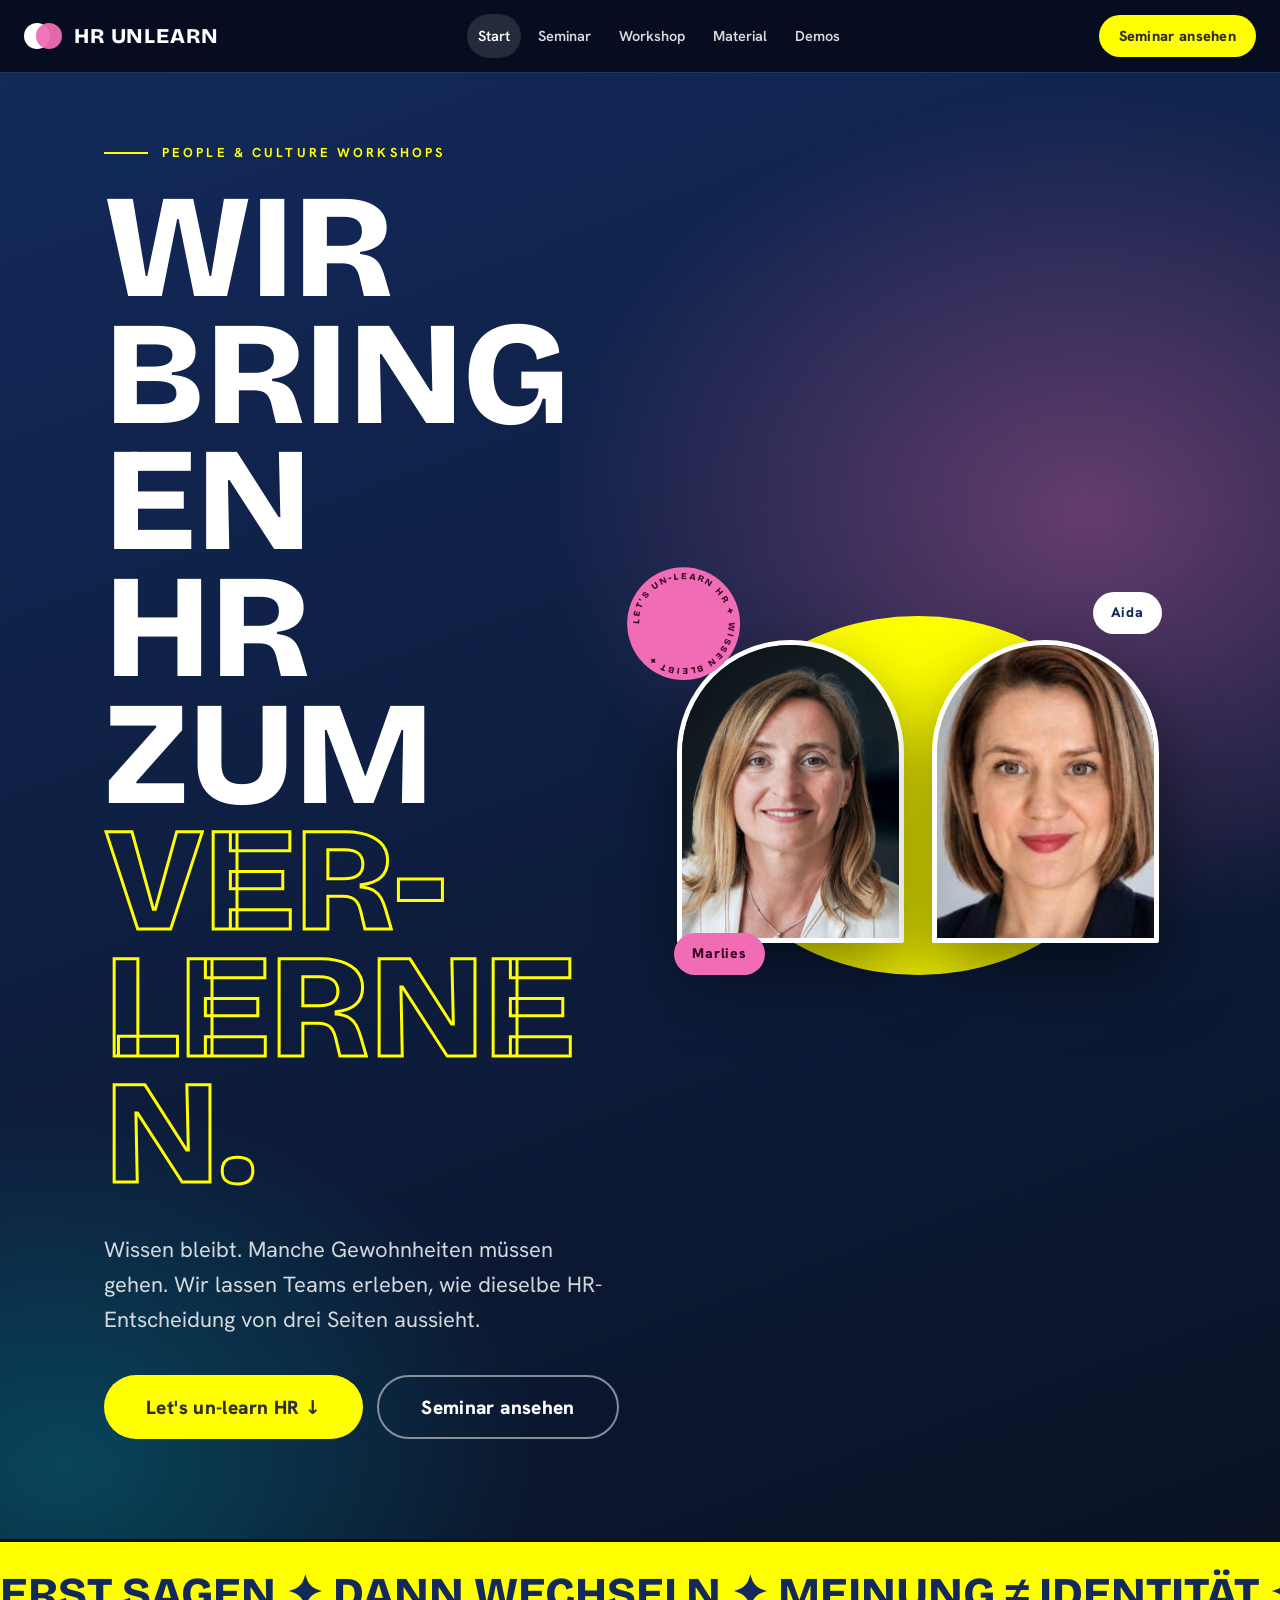
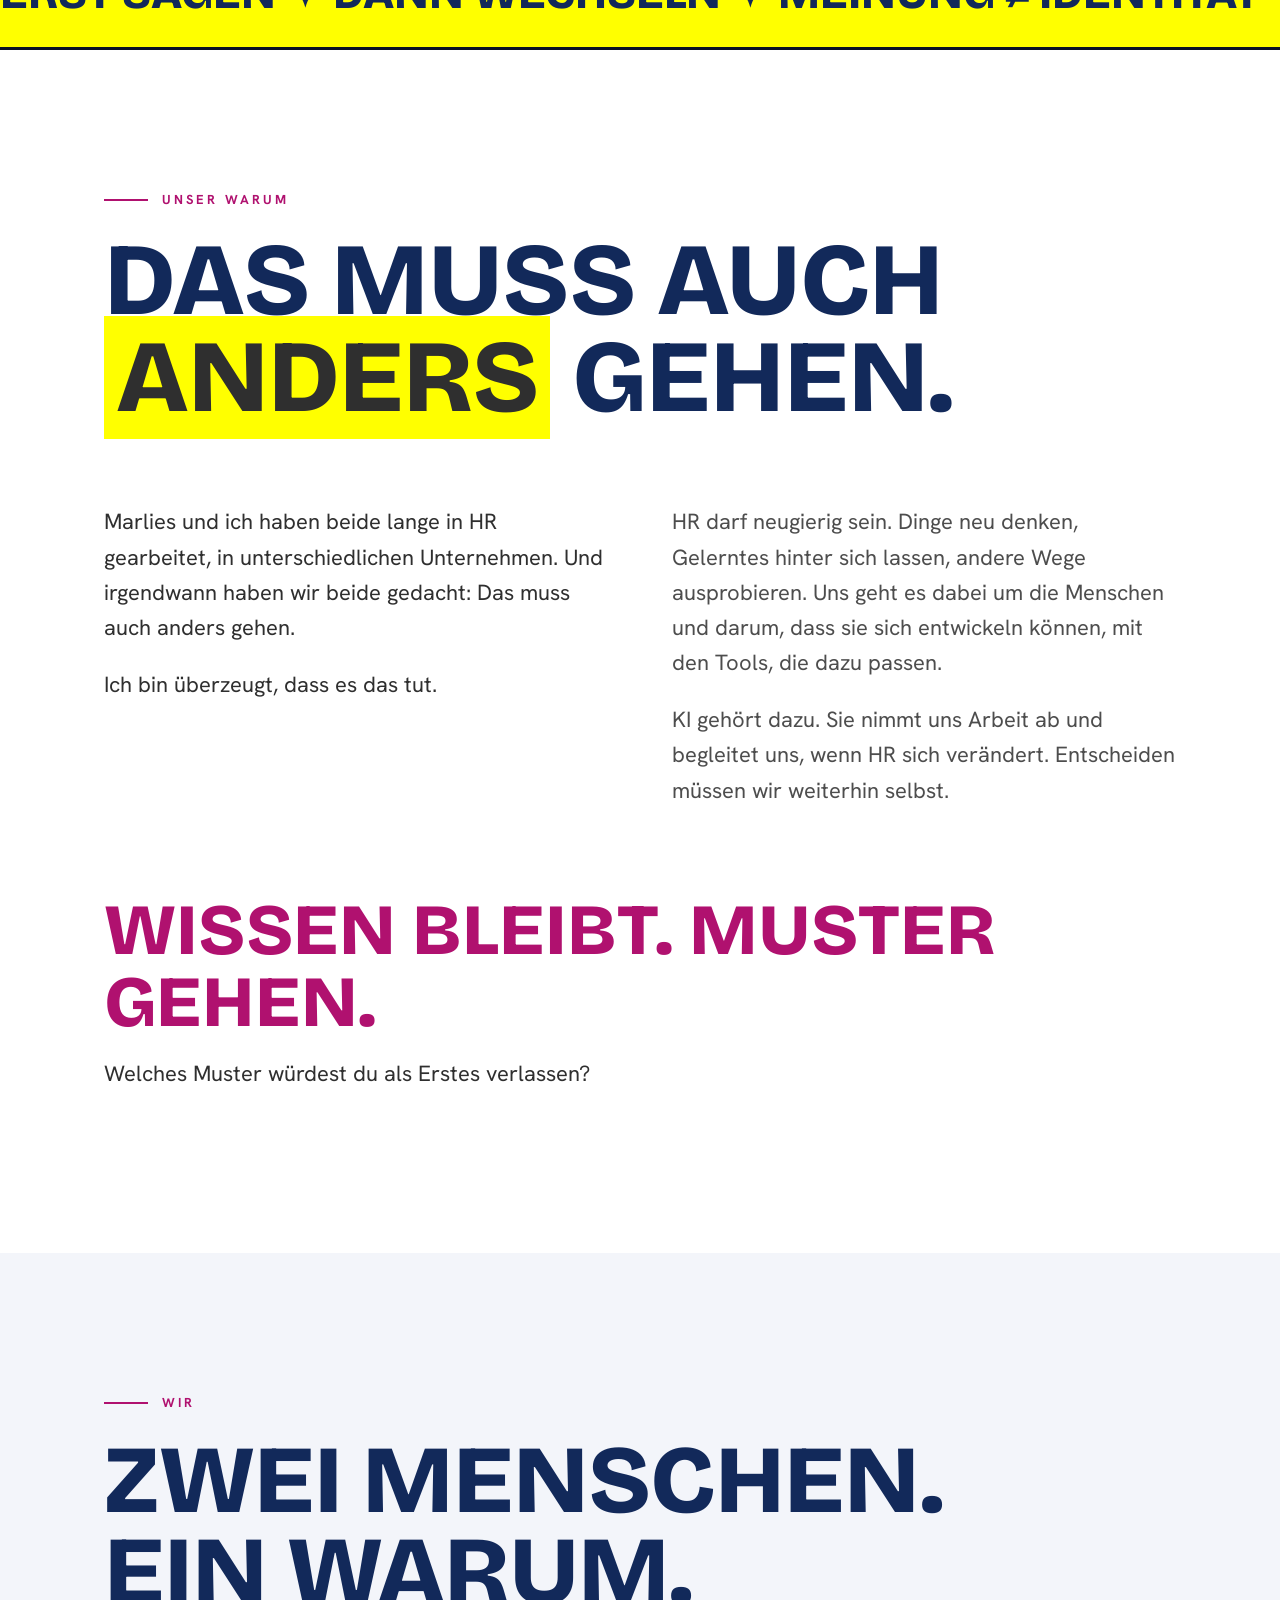
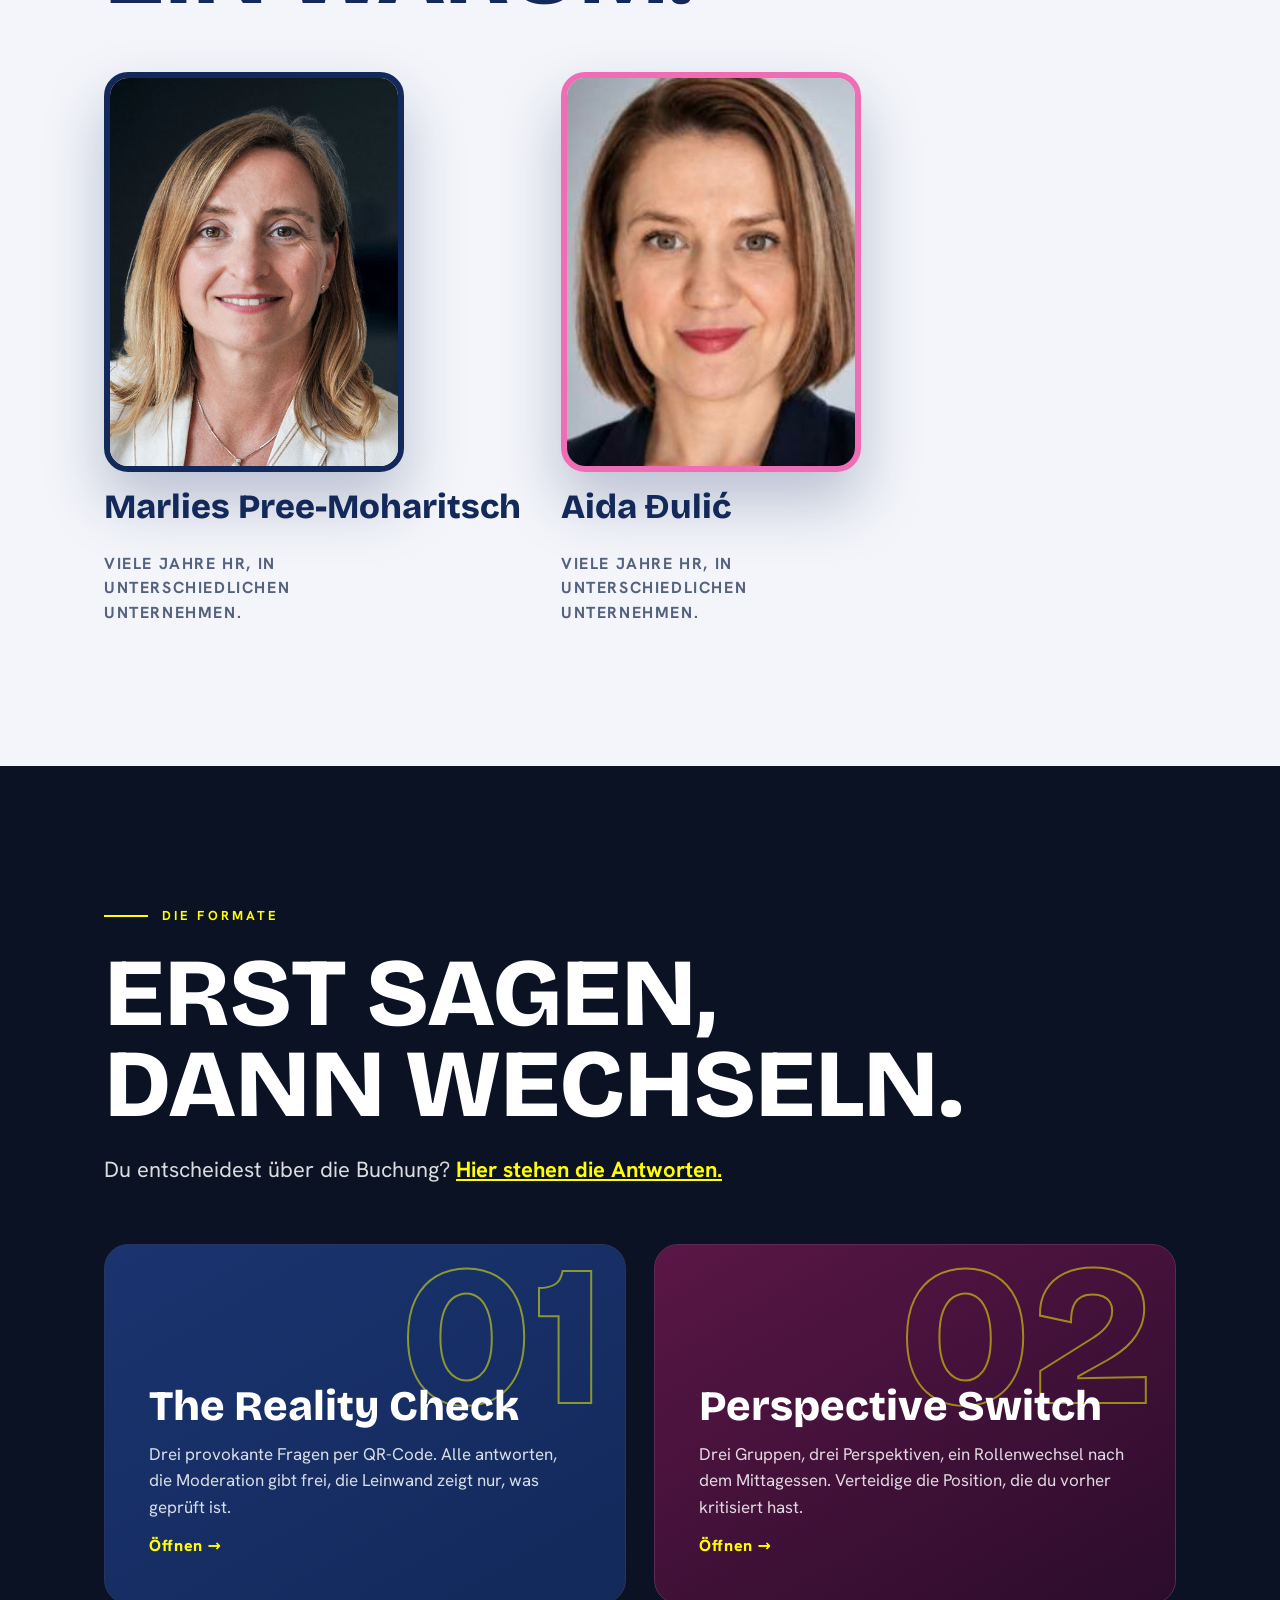
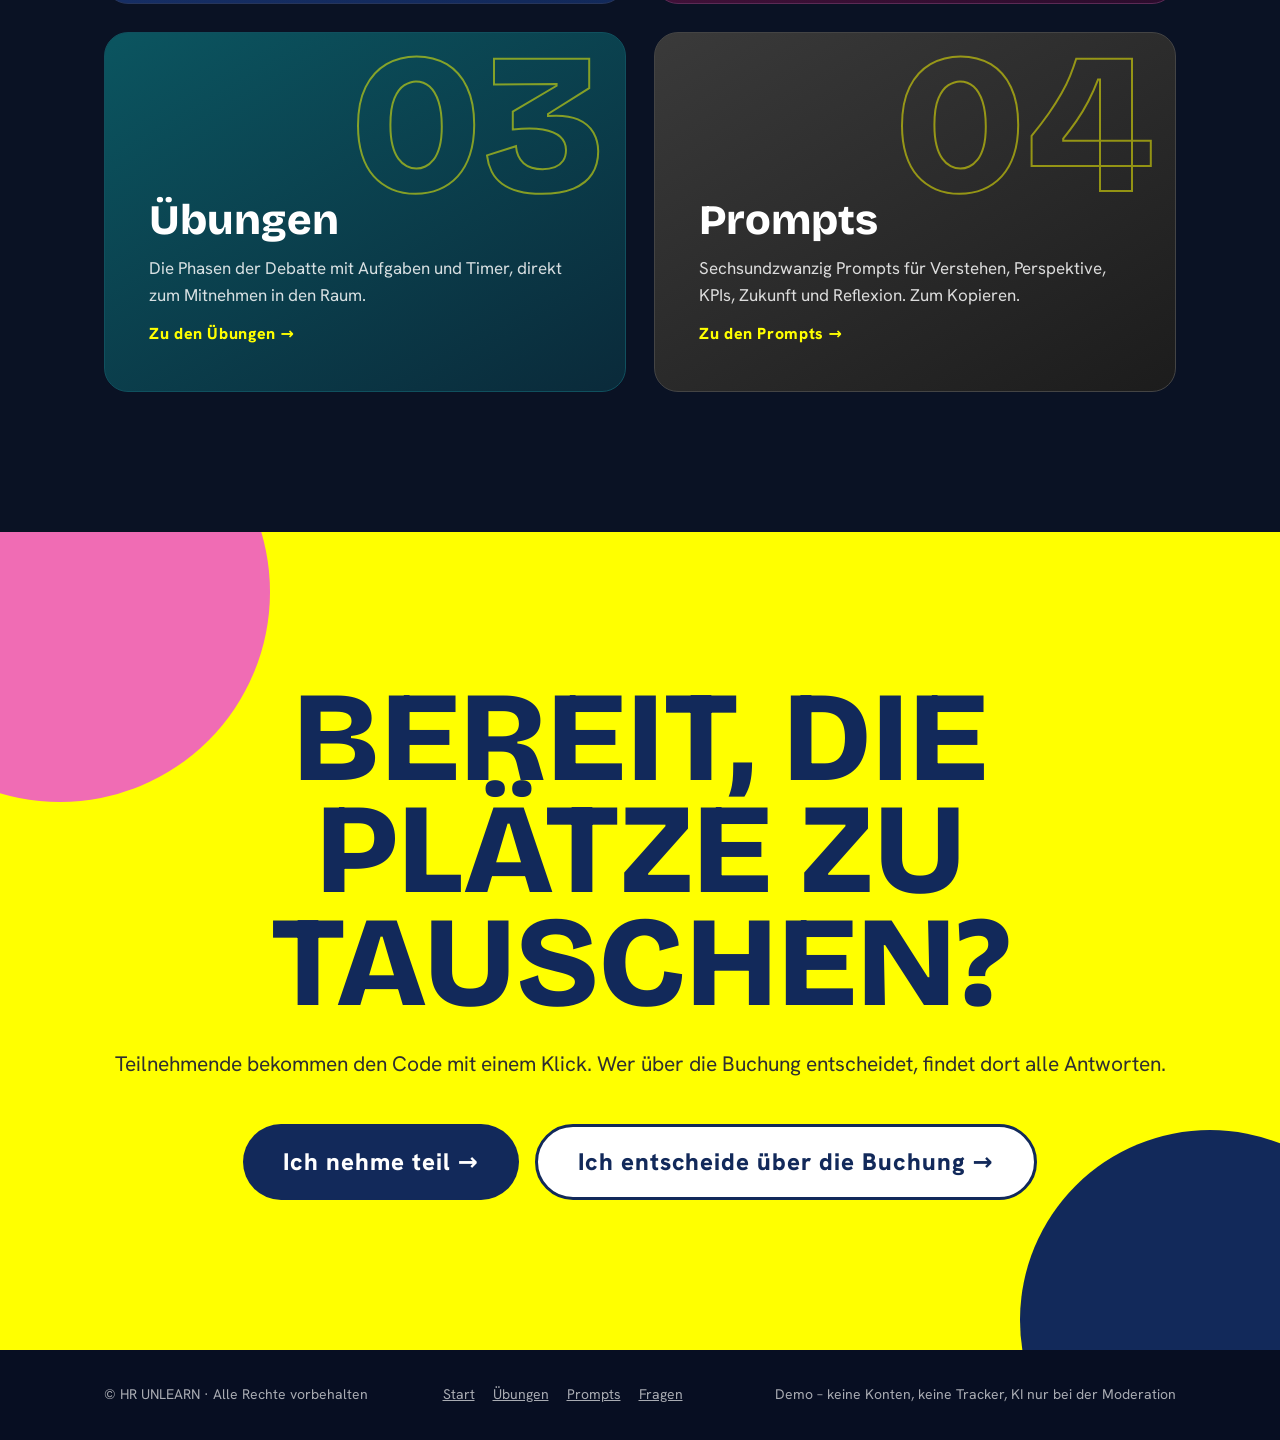
==== commit ef5e5fc5: "Add files via upload" ====
--- a/index.html
+++ b/index.html
@@ -4,38 +4,41 @@
 <meta name="theme-color" content="#070e22"><link rel="stylesheet" href="site.css"></head><body>
 <a class="skip" href="#main">Zum Inhalt</a>
 <header class="hdr"><div class="wrap in"><a class="brand" href="index.html"><span class="mark" aria-hidden="true"><i></i><i></i></span>HR UNLEARN</a>
-<nav class="nav" aria-label="Hauptmenü"><a href="index.html" aria-current="page">Start</a><a href="roadmap.html">Ablauf</a><a href="uebungen.html">Übungen</a><a href="prompts.html">Prompts</a><a href="reality-check.html">Reality Check</a><a href="perspective-switch.html">Perspective Switch</a></nav><a class="btn" href="#start">Let's un-learn HR</a></div></header>
+<nav class="nav" aria-label="Hauptmenü"><a href="index.html" aria-current="page">Start</a><a href="buchen.html">Seminar</a><a href="roadmap.html">Workshop</a><a href="prompts.html">Material</a><a href="reality-check.html">Demos</a></nav><a class="btn" href="buchen.html">Seminar ansehen</a></div></header><a class="fab" href="buchen.html">Seminar ansehen</a>
 
 <main id="main">
 <section class="hero"><div class="wrap grid"><div>
 <p class="eyebrow">People &amp; Culture Workshops</p>
 <h1 class="big">Wir<br>bringen<br>HR zum<br><span class="outline">Ver&shy;lernen.</span></h1>
 <p class="lead">Wissen bleibt. Manche Gewohnheiten müssen gehen. Wir lassen Teams erleben, wie dieselbe HR-Entscheidung von drei Seiten aussieht.</p>
-<div class="cta-row"><a class="btn lg" href="#start">Let's un-learn HR ↓</a><a href="#warum">Unser Warum</a></div></div>
+<div class="cta-row"><a class="btn lg" href="#start">Let's un-learn HR ↓</a><a class="btn ghost lg" href="buchen.html">Seminar ansehen</a></div></div>
 <div class="photos"><div class="disc"></div>
 <div class="arch a"><img src="aida.png" alt="Aida Đulić" width="237" height="315"></div>
 <div class="arch m"><img src="marlies.jpg" alt="Marlies" width="640" height="640" style="object-position:50% 20%"></div>
 <span class="tag a">Aida</span><span class="tag m">Marlies</span><svg class="seal" viewBox="0 0 200 200" aria-hidden="true"><defs><path id="ring" d="M100,100 m-78,0 a78,78 0 1,1 156,0 a78,78 0 1,1 -156,0"/></defs><circle cx="100" cy="100" r="98" fill="#f06cb4"/><text font-family="Bricolage Grotesque,sans-serif" font-weight="800" font-size="15.5" letter-spacing="3.4" fill="#3a0624"><textPath href="#ring">LET'S UN-LEARN HR ✦ WISSEN BLEIBT ✦</textPath></text></svg></div></div></section>
 <div class="mq" aria-hidden="true"><div><span>Erst sagen ✦ dann wechseln ✦ Meinung ≠ Identität ✦ Plätze tauschen ✦ Wissen bleibt ✦ Erst sagen ✦ dann wechseln ✦ Meinung ≠ Identität ✦ Plätze tauschen ✦ Wissen bleibt ✦ </span><span>Erst sagen ✦ dann wechseln ✦ Meinung ≠ Identität ✦ Plätze tauschen ✦ Wissen bleibt ✦ Erst sagen ✦ dann wechseln ✦ Meinung ≠ Identität ✦ Plätze tauschen ✦ Wissen bleibt ✦ </span></div></div>
 <section class="sec light why" id="warum"><div class="wrap"><p class="eyebrow">Unser Warum</p>
-<h2 class="big">Uns interessiert nicht nur, was Menschen tun. <span class="mark-y">Sondern warum.</span></h2>
-<div class="two"><p class="lead">HR trifft täglich Entscheidungen, die für drei Seiten ganz unterschiedlich aussehen: für die Organisation, für die Mitarbeitenden und für alle, die von außen rekrutieren. Jede Sicht ist legitim. Selten hat man sie selbst erlebt.</p>
-<p class="lead" style="opacity:.78">Deshalb lassen wir Menschen die Plätze tauschen. Wer die Gegenposition überzeugend vertritt, versteht sie. Das ersetzt keine Meinung, es macht sie differenzierter.</p></div>
-<div class="stats"><div class="stat"><b>3</b>Perspektiven: HR, Mitarbeitende, Personalberatung</div><div class="stat"><b>0</b>Konten, Tracker oder KI-Dienste für Teilnehmende</div><div class="stat"><b>1</b>Regel: Prozesse so viele wie nötig, so wenige wie möglich</div></div></div></section>
+<h2 class="big">Das muss auch <span class="mark-y">anders</span> gehen.</h2>
+<div class="two"><div><p class="lead">Marlies und ich haben beide lange in HR gearbeitet, in unterschiedlichen Unternehmen. Und irgendwann haben wir beide gedacht: Das muss auch anders gehen.</p>
+<p class="lead">Ich bin überzeugt, dass es das tut.</p></div>
+<div><p class="lead" style="opacity:.85">HR darf neugierig sein. Dinge neu denken, Gelerntes hinter sich lassen, andere Wege ausprobieren. Uns geht es dabei um die Menschen und darum, dass sie sich entwickeln können, mit den Tools, die dazu passen.</p>
+<p class="lead" style="opacity:.85">KI gehört dazu. Sie nimmt uns Arbeit ab und begleitet uns, wenn HR sich verändert. Entscheiden müssen wir weiterhin selbst.</p></div></div>
+<p class="refrain">Wissen bleibt. Muster gehen.</p><p class="lead" style="margin-top:18px">Welches Muster würdest du als Erstes verlassen?</p></div></section>
 <section class="sec soft wir" id="wir"><div class="wrap"><p class="eyebrow">Wir</p><h2 class="big">Zwei Menschen.<br>Ein Warum.</h2>
-<div class="pair"><div class="person"><div class="ph"><img src="marlies.jpg" alt="Marlies" style="object-position:50% 20%" width="640" height="640"></div><h3>Marlies</h3></div>
-<div class="person"><div class="ph"><img src="aida.png" alt="Aida Đulić" width="237" height="315"></div><h3>Aida Đulić</h3></div></div></div></section>
+<div class="pair"><div class="person"><div class="ph"><img src="marlies.jpg" alt="Marlies" style="object-position:50% 20%" width="640" height="640"></div><h3>Marlies Pree-Moharitsch</h3><p class="wl">Viele Jahre HR, in unterschiedlichen Unternehmen.</p></div>
+<div class="person"><div class="ph"><img src="aida.png" alt="Aida Đulić" width="237" height="315"></div><h3>Aida Đulić</h3><p class="wl">Viele Jahre HR, in unterschiedlichen Unternehmen.</p></div></div></div></section>
 <section class="sec dark" id="formate"><div class="wrap"><p class="eyebrow">Die Formate</p><h2 class="big" style="font-size:clamp(40px,8vw,96px)">Erst sagen,<br>dann wechseln.</h2>
+<p class="lead" style="margin-top:22px;max-width:640px;color:rgba(255,255,255,.85)">Du entscheidest über die Buchung? <a href="buchen.html" style="color:var(--yellow);font-weight:700">Hier stehen die Antworten.</a></p>
 <div class="cards">
 <a class="card" href="reality-check.html"><span class="n" aria-hidden="true">01</span><h3>The Reality Check</h3><p>Drei provokante Fragen per QR-Code. Alle antworten, die Moderation gibt frei, die Leinwand zeigt nur, was geprüft ist.</p><span class="go">Öffnen →</span></a>
 <a class="card p" href="perspective-switch.html"><span class="n" aria-hidden="true">02</span><h3>Perspective Switch</h3><p>Drei Gruppen, drei Perspektiven, ein Rollenwechsel nach dem Mittagessen. Verteidige die Position, die du vorher kritisiert hast.</p><span class="go">Öffnen →</span></a>
 <a class="card t" href="uebungen.html"><span class="n" aria-hidden="true">03</span><h3>Übungen</h3><p>Die Phasen der Debatte mit Aufgaben und Timer, direkt zum Mitnehmen in den Raum.</p><span class="go">Zu den Übungen →</span></a>
-<a class="card g" href="prompts.html"><span class="n" aria-hidden="true">04</span><h3>Prompts</h3><p>Fragen, Thesen und Reflexionsimpulse zum Kopieren. Nach Format filterbar.</p><span class="go">Zu den Prompts →</span></a>
+<a class="card g" href="prompts.html"><span class="n" aria-hidden="true">04</span><h3>Prompts</h3><p>Sechsundzwanzig Prompts für Verstehen, Perspektive, KPIs, Zukunft und Reflexion. Zum Kopieren.</p><span class="go">Zu den Prompts →</span></a>
 </div></div></section>
-<section class="final" id="start"><div class="wrap"><h2 class="big">Bereit, die Plätze zu tauschen?</h2><p>Der Code für alle Teilnehmenden ist einen Klick entfernt.</p>
-<a class="btn start" href="qr.html">START →</a></div></section>
+<section class="final" id="start"><div class="wrap"><h2 class="big">Bereit, die Plätze zu tauschen?</h2><p>Teilnehmende bekommen den Code mit einem Klick. Wer über die Buchung entscheidet, findet dort alle Antworten.</p>
+<div class="duo"><a class="btn start" href="qr.html">Ich nehme teil →</a><a class="btn start alt" href="buchen.html">Ich entscheide über die Buchung →</a></div></div></section>
 </main>
 <footer class="ftr"><div class="wrap in"><span>© HR UNLEARN · Alle Rechte vorbehalten</span>
-<span><a href="index.html">Start</a><a href="uebungen.html">Übungen</a><a href="prompts.html">Prompts</a></span>
-<span>Demo – keine Konten, keine Tracker, keine KI-Dienste</span></div></footer>
+<span><a href="index.html">Start</a><a href="uebungen.html">Übungen</a><a href="prompts.html">Prompts</a><a href="fragen.html">Fragen</a></span>
+<span>Demo – keine Konten, keine Tracker, KI nur bei der Moderation</span></div></footer>
 <script src="site.js"></script></body></html>
--- a/site.css
+++ b/site.css
@@ -44,12 +44,12 @@
 .outline{color:transparent;-webkit-text-stroke:3px var(--yellow)}
 .hero p.lead{max-width:520px;margin:34px 0 0;color:rgba(255,255,255,.82)}
 .cta-row{display:flex;flex-wrap:wrap;gap:22px;align-items:center;margin-top:38px}
-.photos{position:relative;height:clamp(420px,52vw,700px)}
-.photos .disc{position:absolute;left:10%;top:6%;width:72%;aspect-ratio:1;border-radius:50%;background:var(--yellow)}
-.arch{position:absolute;width:clamp(150px,24vw,290px);aspect-ratio:3/4;border-radius:999px 999px 18px 18px;overflow:hidden;border:5px solid #fff;box-shadow:0 30px 70px rgba(0,0,0,.5)}
+.photos{position:relative;display:flex;gap:clamp(12px,2.5vw,28px);justify-content:center;align-items:flex-end;padding:clamp(20px,4vw,48px) 0}
+.photos .disc{position:absolute;left:8%;right:8%;top:6%;bottom:4%;border-radius:50%;background:var(--yellow)}
+.arch{position:relative;flex:0 0 44%;width:44%;max-width:300px;aspect-ratio:3/4;border-radius:999px 999px 18px 18px;overflow:hidden;border:5px solid #fff;box-shadow:0 30px 70px rgba(0,0,0,.5)}
 .arch img{width:100%;height:100%;object-fit:cover}
-.arch.a{right:0;top:2%;transform:rotate(4deg);z-index:1;animation:fl 9s ease-in-out infinite reverse}
-.arch.m{left:0;top:26%;transform:rotate(-3deg);z-index:2;box-shadow:0 40px 90px rgba(0,0,0,.6);animation:fl 7s ease-in-out infinite}
+
+
 .tag{position:absolute;z-index:4;font-weight:800;font-size:14px;letter-spacing:.06em;padding:10px 18px;border-radius:99px}
 .tag.m{left:14px;bottom:4%;background:var(--mag);color:#3a0624}.tag.a{right:14px;top:0;background:#fff;color:var(--navy)}
 .seal{position:absolute;right:-6px;bottom:6%;z-index:4;width:clamp(110px,14vw,170px);animation:spin 22s linear infinite}
@@ -172,3 +172,113 @@
 .prin ol{margin:0;padding-left:22px;display:grid;gap:8px;font-size:17px;color:var(--ink)}
 .prin p{margin:18px 0 0;font-size:16px;color:#34425f}
 .prin code{background:var(--navy);color:var(--yellow);padding:2px 8px;border-radius:6px;font-size:14px}
+.pc[data-k=kpi]{border-left:6px solid #ff9f1c}.pc[data-k=zukunft]{border-left:6px solid #7b5cff}
+.qgrid{display:grid;grid-template-columns:repeat(auto-fit,minmax(min(100%,340px),1fr));gap:36px;margin-top:44px}
+.qgrid h3{font-size:24px;color:var(--navy);margin-bottom:14px;line-height:1.1}
+.qlist{list-style:none;margin:0;padding:0;display:grid;gap:10px}
+.qrow{display:flex;justify-content:space-between;align-items:flex-start;gap:14px;padding:14px 16px;background:var(--soft);border-radius:14px}
+.qrow .qt{margin:0;font-size:16.5px;line-height:1.45;color:var(--ink)}
+.qrow .src{display:block;margin-top:4px;font-size:13px;color:#55627d}
+.facts{display:grid;grid-template-columns:repeat(auto-fit,minmax(220px,1fr));gap:20px;margin:40px 0 0}
+.facts div{border-top:6px solid var(--mag);padding-top:14px}.facts div:nth-child(even){border-color:var(--teal)}
+.facts dt{font-size:13px;font-weight:800;letter-spacing:.16em;text-transform:uppercase;color:var(--magd)}.facts dd{margin:6px 0 0;font-size:20px;color:var(--ink)}
+.fine{margin:28px 0 0;font-size:15px;color:#55627d}
+.steps4{display:grid;grid-template-columns:repeat(auto-fit,minmax(230px,1fr));gap:22px;margin-top:40px}
+.step{border:1px solid var(--line);border-radius:20px;padding:26px}.step b{font-family:"Bricolage Grotesque",sans-serif;font-size:40px;color:var(--mag);line-height:1}
+.step h3{margin:12px 0 8px;font-size:22px;line-height:1.1}.step p{margin:0;font-size:16.5px;opacity:.85}
+.steps4.lt .step{border-color:#d7ddec;background:var(--soft)}.steps4.lt .step b{font-size:22px;color:var(--magd)}.steps4.lt h3{color:var(--navy)}
+.sub{margin:44px 0 10px;font-size:26px;color:var(--navy)}
+.avtabs{display:flex;flex-wrap:wrap;gap:10px;margin:32px 0 20px}
+.avt{font:inherit;font-weight:700;font-size:16px;min-height:46px;padding:0 22px;border-radius:99px;border:2px solid var(--navy);background:#fff;color:var(--navy);cursor:pointer}
+.avt[aria-pressed=true]{background:var(--navy);color:#fff}
+.avp{display:grid;grid-template-columns:repeat(auto-fit,minmax(290px,1fr));gap:22px}.avp[hidden]{display:none}
+.avc{background:#fff;border-radius:22px;padding:28px;box-shadow:0 10px 30px rgba(18,41,90,.08);display:flex;flex-direction:column;gap:12px;color:var(--ink)}
+.avh{display:flex;gap:14px;align-items:center}.avh b{display:block;font-size:22px;color:var(--navy)}.avh small{color:#55627d}
+.avi{width:58px;height:58px;border-radius:50%;display:grid;place-items:center;font-family:"Bricolage Grotesque",sans-serif;font-weight:800;font-size:24px;color:#12295a;border:2px solid var(--navy)}
+.avc p{margin:0}.k{display:block;font-size:12px;font-weight:800;letter-spacing:.16em;text-transform:uppercase;color:var(--magd);margin-top:6px}
+.avq{font-size:19px;font-weight:700;color:var(--navy)}
+.chat .b{padding:14px 18px;border-radius:18px;max-width:92%;font-size:16.5px}.chat .me{align-self:flex-end;background:#e6ebf6;border-bottom-right-radius:4px}.chat .ai{align-self:flex-start;color:#12295a;border-bottom-left-radius:4px;border:2px solid var(--navy)}
+.rules{list-style:none;margin:36px 0 0;padding:0;display:grid;grid-template-columns:repeat(auto-fit,minmax(250px,1fr));gap:20px}
+.rules li{border-left:5px solid var(--teal);padding-left:16px;font-size:16.5px}
+.faqs{display:grid;gap:12px;margin-top:36px;max-width:900px}
+.faq{background:#fff;border-radius:16px;padding:0 22px;box-shadow:0 6px 20px rgba(18,41,90,.07)}
+.faq summary{cursor:pointer;min-height:56px;display:flex;align-items:center;font-weight:700;font-size:19px;color:var(--navy)}
+.faq div{padding:0 0 20px;font-size:17px;color:var(--ink)}
+.proof{display:grid;grid-template-columns:repeat(auto-fit,minmax(250px,1fr));gap:20px;margin-top:36px}
+.proof p{margin:0;border:2px dashed var(--line);border-radius:20px;padding:24px;color:#aab3cc}
+.final .fine{color:var(--ink)}
+.arch{z-index:1}
+.arch.m{order:1}.arch.a{order:2}
+.ai{margin:18px 0 6px;padding:16px 18px;border-radius:16px;background:#f3f5fa;border-left:6px solid var(--teal)}
+.ai p{margin:6px 0 10px}.ai code{background:var(--navy);color:var(--yellow);padding:2px 8px;border-radius:6px;font-size:14px}
+.ai summary{cursor:pointer;font-weight:700;color:var(--navy);min-height:44px;display:flex;align-items:center}
+.ai .row{display:flex;gap:12px;align-items:center;justify-content:space-between;flex-wrap:wrap;margin-top:8px}
+.ai pre.pr{white-space:pre-wrap;font-size:14px;margin:8px 0}
+.modes{display:grid;grid-template-columns:repeat(auto-fit,minmax(260px,1fr));gap:20px;margin-top:30px}
+.modes div{border-top:6px solid var(--mag);padding-top:12px}.modes div:nth-child(2){border-color:var(--teal)}.modes div:nth-child(3){border-color:var(--yellow)}
+.modes b{color:var(--navy);font-size:19px}.modes p{margin:6px 0 0;font-size:16.5px}
+.hero .grid{grid-template-columns:minmax(0,1.1fr) minmax(340px,.9fr)}
+.photos{width:100%}
+.seal{left:-6px;right:auto;top:0;bottom:auto;width:clamp(90px,9vw,120px)}
+.nav a{padding:10px 11px}.nav{font-size:14.5px}
+.seal{left:-34px;top:-26px}
+.hdr .wrap{padding-inline:24px;max-width:1360px}.hdr .btn{min-height:42px;padding:0 20px;font-size:14.5px}
+@media(max-width:900px){.hero .grid{grid-template-columns:minmax(0,1fr)}.seal{left:auto;right:-6px;top:-34px;width:84px}}
+.kbar{display:flex;flex-wrap:wrap;gap:10px;margin:12px 0 24px}
+.kph,.krl{font:inherit;font-weight:700;font-size:15px;min-height:46px;padding:0 18px;border-radius:99px;border:2px solid var(--navy);background:#fff;color:var(--navy);cursor:pointer}
+.kph[aria-pressed=true],.krl[aria-pressed=true]{background:var(--navy);color:#fff}
+.kp{background:#fff;border-radius:22px;padding:24px;display:flex;flex-direction:column;gap:12px;box-shadow:0 10px 30px rgba(18,41,90,.08)}.kp[hidden]{display:none}
+.kp h2{font-size:26px;color:var(--navy);line-height:1.1;margin:0}.kp p{margin:0}.kp .ok{color:var(--magd)}
+.kp pre.pr{white-space:pre-wrap;font-size:14px;margin:0}.kp .row{display:flex;gap:12px;align-items:center;justify-content:space-between;flex-wrap:wrap}
+.kqr{display:flex;gap:24px;align-items:center;flex-wrap:wrap;margin-top:40px}.kqr p{max-width:420px}
+.rl{color:#ffff00}
+.person .wl{margin:10px 0 0;max-width:300px;font-size:16px;color:#55627d}
+.refrain{margin:64px 0 0;font-family:"Bricolage Grotesque",sans-serif;font-weight:800;font-stretch:75%;text-transform:uppercase;font-size:clamp(34px,6vw,72px);line-height:1;color:var(--magd)}
+.why .two>div p+p{margin-top:18px}
+.nav a{display:inline-flex;align-items:center;min-height:44px}
+.subnav{background:var(--deep);border-bottom:1px solid var(--line)}
+.subnav .wrap{display:flex;gap:6px;flex-wrap:wrap;padding-block:8px}
+.subnav a{display:inline-flex;align-items:center;min-height:44px;padding:0 16px;border-radius:99px;text-decoration:none;font-weight:600;font-size:15px;color:rgba(255,255,255,.8)}
+.subnav a:hover{color:var(--yellow)}.subnav a[aria-current=page]{background:rgba(255,255,255,.14);color:#fff}
+.duo{display:flex;gap:16px;flex-wrap:wrap;justify-content:center}
+.final .duo .start{margin-top:44px;padding:0 40px;min-height:76px;font-size:clamp(18px,2.4vw,24px);letter-spacing:.04em}
+.final .btn.start.alt{background:#fff;color:var(--navy);animation:none;border:3px solid var(--navy)}
+.hero .cta-row{display:flex;gap:14px;flex-wrap:wrap;align-items:center}
+.arch{max-width:340px}
+.hero .grid{grid-template-columns:minmax(0,1fr) minmax(360px,1fr)}
+@media(max-width:900px){.hero .grid{grid-template-columns:minmax(0,1fr)}}
+.hdr{position:sticky;top:0}
+.big,.phead h1{hyphens:auto;overflow-wrap:break-word}
+.phead h1{font-size:clamp(30px,7vw,96px)}
+.fab{display:none}
+@media(max-width:900px){
+.hero .photos{order:-1;max-width:300px;margin:0 auto 8px;padding:14px 0 6px}
+.seal{width:64px;top:-14px;left:-4px}
+.nav{-webkit-mask-image:linear-gradient(90deg,#000 88%,transparent);mask-image:linear-gradient(90deg,#000 88%,transparent);padding-right:24px}
+.fab{display:inline-flex;align-items:center;justify-content:center;position:fixed;right:14px;bottom:14px;z-index:60;min-height:48px;padding:0 22px;border-radius:99px;background:var(--yellow);color:var(--ink);font-weight:800;font-size:15px;text-decoration:none;box-shadow:0 10px 30px rgba(0,0,0,.45)}
+}
+.exg{display:grid;grid-template-columns:repeat(auto-fit,minmax(240px,1fr));gap:22px;margin-top:36px}
+.ex2{border-top:6px solid var(--mag);padding-top:14px}.ex2:nth-child(2){border-color:var(--teal)}.ex2:nth-child(3){border-color:var(--yellow)}.ex2:nth-child(4){border-color:var(--navy)}
+.ex2 h3{font-size:22px;color:var(--navy);margin:0 0 8px}.ex2 p{margin:0;font-size:17px}
+.tlist{list-style:none;margin:36px 0 0;padding:0;display:grid;gap:14px}
+.tl{display:grid;grid-template-columns:130px 1fr;gap:20px;background:#fff;border-radius:18px;padding:20px 24px;box-shadow:0 6px 20px rgba(18,41,90,.07)}
+.tt b{display:block;font-family:"Bricolage Grotesque",sans-serif;font-size:30px;color:var(--navy);line-height:1}.tt span{font-size:14px;color:#55627d}
+.tb h3{margin:0 0 6px;font-size:22px;color:var(--navy)}.tb p{margin:0 0 8px;font-size:17px}
+.ktag{display:inline-block;font-size:13px;font-weight:700;background:var(--navy);color:var(--yellow);padding:5px 12px;border-radius:99px}
+.rulel{margin:30px 0 0;padding:0;list-style:none;display:grid;gap:12px;max-width:760px}.rulel li{border-left:5px solid var(--yellow);padding-left:16px;font-size:18px}
+@media(max-width:600px){.tl{grid-template-columns:1fr;gap:8px}}
+.avf{padding:0;overflow:hidden;background:none}.avf svg{width:100%;height:100%;display:block}.avf.big{width:96px;height:96px;border-width:3px}
+.avf{object-fit:cover;object-position:50% 25%}.avf.big{width:84px;height:84px}
+.gsec{padding:48px 0 90px}.gnote{max-width:860px;margin:0 0 16px;padding:14px 18px;border:1px solid #26355b;border-left:5px solid var(--yel,#ffff00);border-radius:12px;background:rgba(255,255,255,.04);font-size:15.5px;color:#d5d9e6}.gnote.demo{border-left-color:#f06cb4}.gnote.small{margin-top:24px;font-size:14px;border-left-color:#00adb5}
+.gbar{display:flex;gap:12px;align-items:center;flex-wrap:wrap;background:#0a1330;border:1px solid #26355b;border-radius:18px;padding:12px 14px;margin-top:18px}.gbar .gcmd{font-family:"IBM Plex Mono",ui-monospace,monospace;font-weight:700;color:#f06cb4;font-size:20px}.gbar input{flex:1 1 260px;min-width:0;background:transparent;border:0;outline:0;color:#fff;font:inherit;font-size:17px;padding:10px 4px}.gbar input::placeholder{color:#8f99b8}.gbar:focus-within{border-color:#f06cb4}
+.gexs{display:flex;flex-wrap:wrap;gap:10px;align-items:center;margin-top:14px;font-size:14px;color:#aeb7d1}.gex{background:transparent;border:1px solid #3a4a78;color:#e6e9f4;border-radius:999px;padding:7px 14px;font:inherit;font-size:14px;cursor:pointer;text-align:left}.gex:hover{border-color:#f06cb4}
+.gmsg{min-height:24px;margin:14px 0 0;font-size:15px;color:#aeb7d1}.gmsg.bad{color:#ffb3d9}.gstmt{margin:6px 0 0;font-size:16px;font-weight:700;color:#fff;max-width:900px}
+.gcards{display:grid;grid-template-columns:repeat(auto-fit,minmax(min(100%,250px),1fr));gap:18px;margin-top:22px}
+.gcard{background:#0a1330;border:1px solid #26355b;border-top:5px solid var(--ac);border-radius:20px;overflow:hidden;display:flex;flex-direction:column}.gph{position:relative;aspect-ratio:1/1;background:#111b3d}.gph img{width:100%;height:100%;object-fit:cover;object-position:50% 25%;display:block}.gchip{position:absolute;left:12px;bottom:12px;background:var(--ac);color:#070e22;border-radius:8px;padding:5px 10px;font-size:11.5px;font-weight:800;letter-spacing:.1em}
+.gin{padding:16px 16px 18px;display:flex;flex-direction:column;gap:8px;flex:1}.gin h3{margin:0;font-size:24px;color:#fff}.gtag{margin:0;font-size:12px;font-weight:800;letter-spacing:.14em;text-transform:uppercase;color:var(--ac)}
+.gbody{min-height:120px;max-height:340px;overflow:auto;display:flex;flex-direction:column;gap:10px;font-size:15.5px;line-height:1.45;color:#e6e9f4}.gb{margin:0}.gb.gme{align-self:flex-end;background:#1b2750;border-radius:14px 14px 3px 14px;padding:8px 12px;max-width:92%}.gb.gai{border-left:3px solid var(--ac);padding-left:10px}.gidle{margin:0;color:#8f99b8;font-size:14.5px}
+.gcard[data-state=loading] .gbody{opacity:.9}.gcard[data-state=loading] .gstat::after{content:"";display:inline-block;width:6px;height:6px;border-radius:50%;background:var(--ac);margin-left:8px;animation:gp 1s infinite}@keyframes gp{50%{opacity:.2}}
+.gstat{margin:0;min-height:20px;font-size:13.5px;color:#aeb7d1}.gcard[data-state=error] .gstat{color:#ffb3d9}.gretry{align-self:flex-start;background:#f06cb4;color:#070e22;border:0;border-radius:999px;padding:8px 16px;font:inherit;font-weight:800;font-size:14px;cursor:pointer}.gretry[hidden]{display:none}.gretry:disabled{opacity:.5;cursor:default}
+.gfu{display:flex;gap:8px;margin-top:auto}.gfu input{flex:1;min-width:0;background:#060c20;border:1px solid #26355b;border-radius:10px;color:#fff;padding:9px 10px;font:inherit;font-size:14px}.gfu button{background:transparent;border:1px solid var(--ac);color:#fff;border-radius:10px;padding:0 12px;font:inherit;font-weight:700;font-size:13.5px;cursor:pointer}.gfu button:disabled{opacity:.4;cursor:default}
+.gfoot{margin:22px 0 0}.gfoot .btn:disabled{opacity:.45;cursor:default}.sr{position:absolute;left:-9999px}
+.gfb{margin:0;display:flex;flex-direction:column;gap:10px}.gfb dt{font-size:11.5px;font-weight:800;letter-spacing:.12em;text-transform:uppercase;color:var(--ac)}.gfb dd{margin:2px 0 0;font-size:15px;line-height:1.45;color:#e6e9f4}.gfb .gq dd{font-weight:700;color:#fff}.ground{margin:2px 0 0;font-size:13px;color:#8f99b8}.gbody{max-height:420px}
